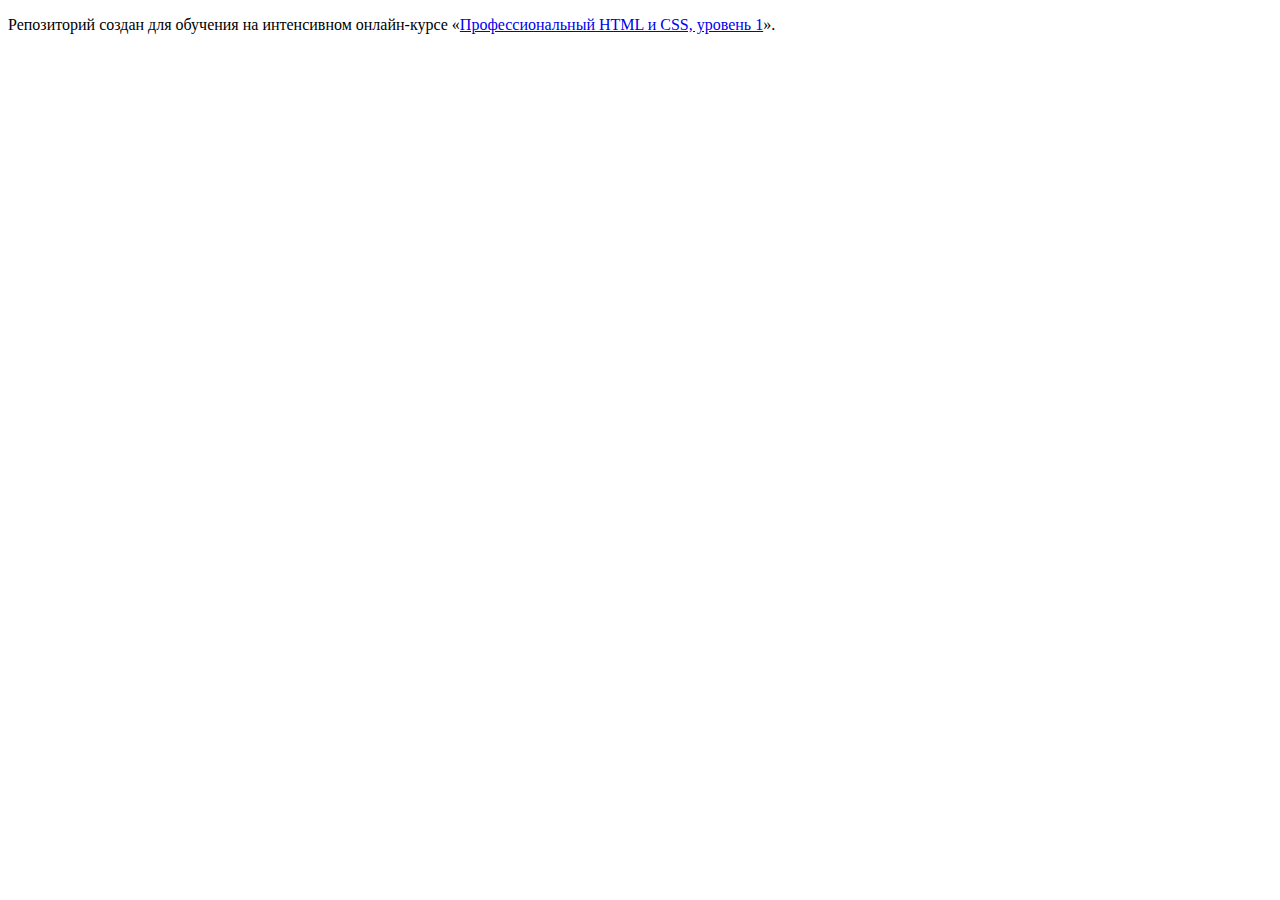
==== index.html @ 08d418c5 ":hatching_chick:" ====
<!DOCTYPE html>
<html lang="ru">
  <head>
    <meta charset="utf-8">
    <title>HTML Academy: Нёрдс</title>
  </head>
  <body>

    <p>Репозиторий создан для обучения на интенсивном онлайн‑курсе «<a href="https://htmlacademy.ru/intensive/htmlcss">Профессиональный HTML и CSS, уровень 1</a>».</p>

  </body>
</html>
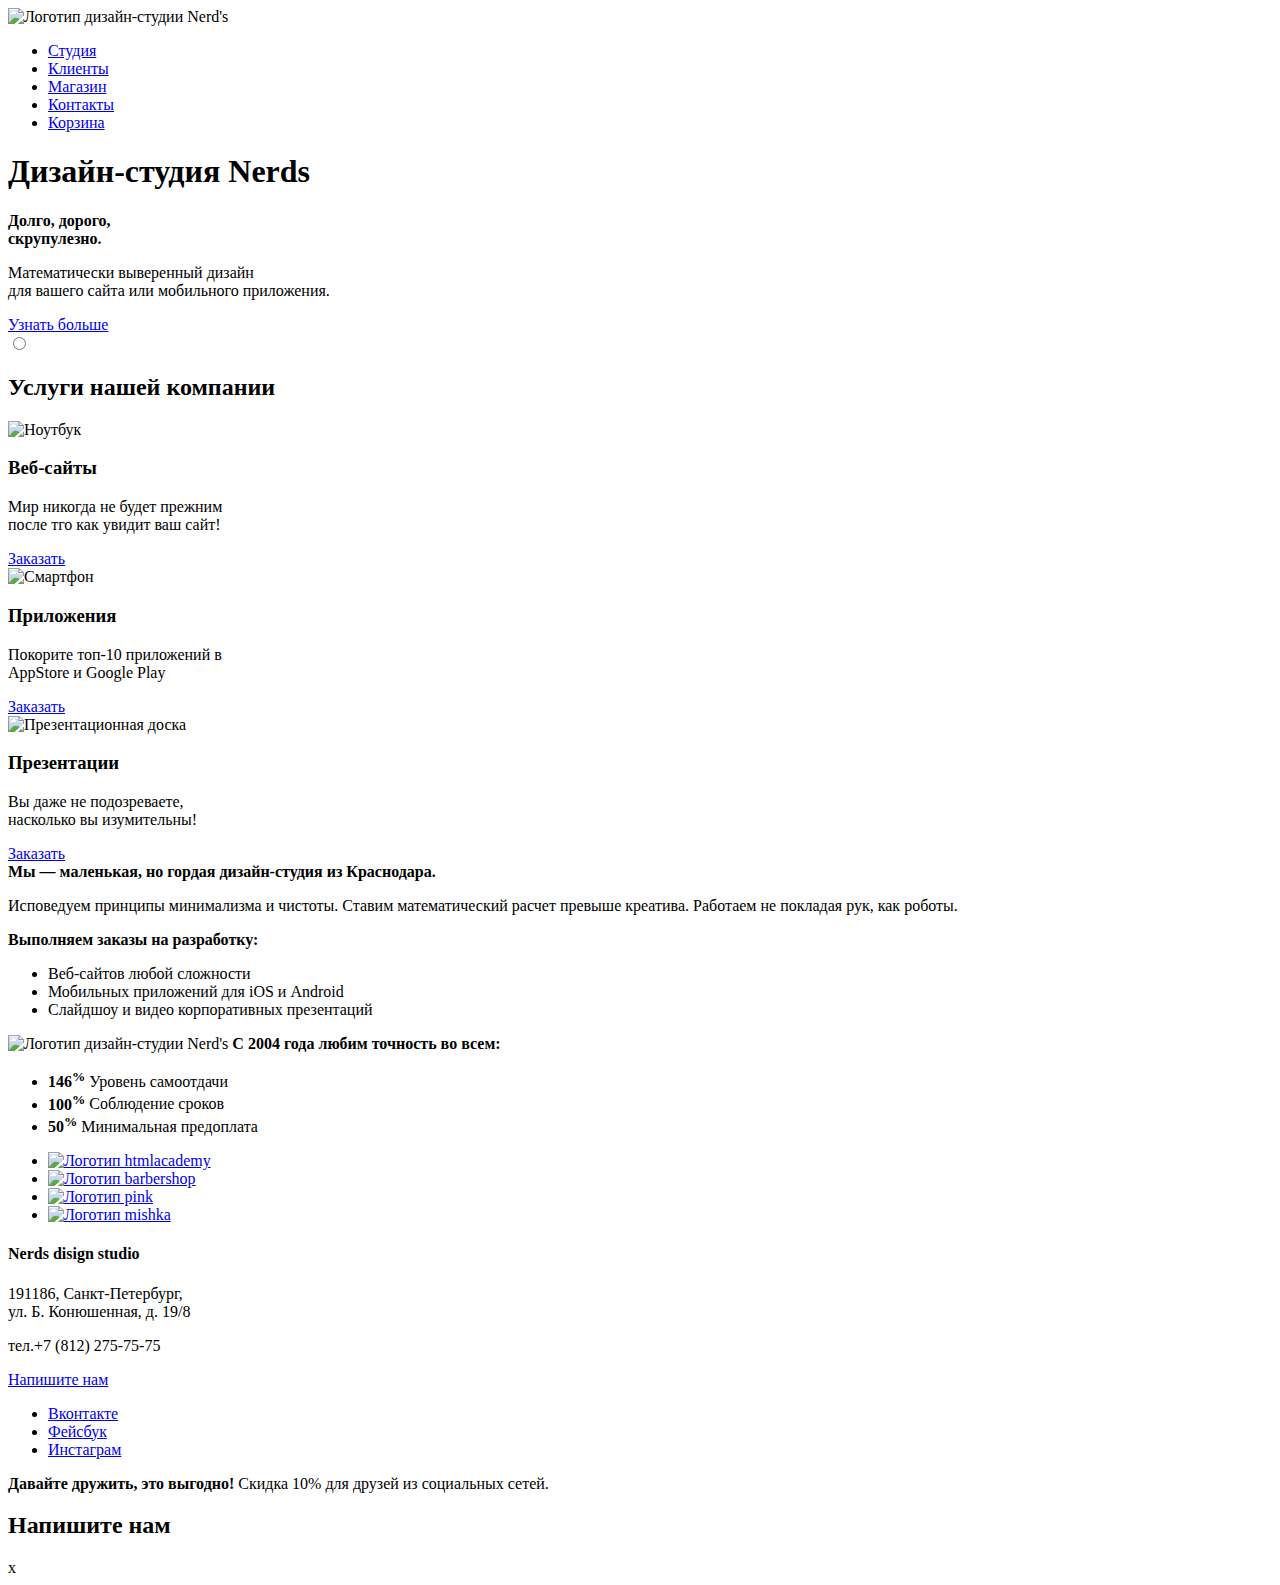
==== commit e9e624cd: "Разметка главной страницы" ====
--- a/index.html
+++ b/index.html
@@ -1,12 +1,151 @@
 <!DOCTYPE html>
 <html lang="ru">
-  <head>
-    <meta charset="utf-8">
-    <title>HTML Academy: Нёрдс</title>
-  </head>
-  <body>
-
-    <p>Репозиторий создан для обучения на интенсивном онлайн‑курсе «<a href="https://htmlacademy.ru/intensive/htmlcss">Профессиональный HTML и CSS, уровень 1</a>».</p>
-
-  </body>
-</html>
+<head>
+	<meta charset="utf-8">
+	<title>Дизайн-студия Nerd's</title>
+</head>
+<body>
+	<header class="main-header">
+		<div class="main-centre">
+			<nav class="main-navigation">
+				<a class="main-header-logo">
+					<img src="img/index-logo.svg" width="" height="" alt="Логотип дизайн-студии Nerd's">
+				</a>
+				<ul class="site-navigation">
+					<li class="navigation-item">
+						<a href="studio.html">Студия</a>
+					</li>
+					<li class="navigation-item">
+						<a href="clients.html">Клиенты</a>
+					</li>
+					<li class="navigation-item">
+						<a href="catalog.html">Магазин</a>
+					</li>
+					<li class="navigation-item">
+						<a href="contacts.html">Контакты</a>
+					</li>
+					<li class="cart-item">
+						<a href="cart">Корзина</a>
+					</li>
+				</ul>
+			</nav>
+			<div class="header-slider">
+				<h1 class="visually-hidden">Дизайн-студия Nerds</h1>
+				<b>Долго, дорого,<br>
+				скрупулезно.</b>
+				<p>Математически выверенный дизайн<br>
+				для вашего сайта или мобильного приложения.</p>
+				<a class="btn btn-red" href="info.html">Узнать больше</a>
+			</div>
+			<label>
+				<input type="radio" name="slider">
+			</label>
+		</div>
+	</header>
+	<main class="container">
+		<section class="services">
+			<h2 class="visually-hidden">Услуги нашей компании</h2>
+			<div class="services-item">
+				<img src="img1.jpg" width="" height="" alt="Ноутбук">
+				<h3>Веб-сайты</h3>	
+				<p>Мир никогда не будет прежним<br>
+				после тго как увидит ваш сайт!</p>
+				<a class="btn btn-red" href="Web-sites.html">Заказать</a>
+			</div>
+			<div class="services-item">
+				<img src="img2.jpg" width="" height="" alt="Смартфон">
+				<h3>Приложения</h3>	
+				<p>Покорите топ-10 приложений в<br>
+				AppStore и Google Play</p>
+				<a class="btn btn-green" href="apps.html">Заказать</a>
+			</div>
+			<div class="services-item">
+				<img src="img3.jpg" width="" height="" alt="Презентационная доска">
+				<h3>Презентации</h3>	
+				<p>Вы даже не подозреваете,<br>
+				насколько вы изумительны!</p>
+				<a class="btn btn-yellow" href="presentations.html">Заказать</a>
+			</div>
+		</section>
+		<section class="specification">
+			<div class="specification-1">
+				<b>Мы — маленькая, но гордая дизайн-студия из Краснодара.</b>
+				<p>Исповедуем принципы минимализма и чистоты. Ставим математический расчет превыше креатива. Работаем не покладая рук, как роботы.</p>
+				<strong>Выполняем заказы на разработку:</strong>
+				<ul class="specification-orders">
+					<li class="orders-item">Веб-сайтов любой сложности</li>
+					<li class="orders-item">Мобильных приложений для iOS и Android</li>
+					<li class="orders-item">Слайдшоу и видео корпоративных презентаций</li>
+				</ul>
+			</div>
+			<div class="specification-2">
+				<img src="img/logo.jpg" width="" height="" alt="Логотип дизайн-студии Nerd's">
+				<b>С 2004 года любим точность во всем:</b>
+				<ul class="specification-numerals">
+					<li class="numerals-item">
+						<b>146<sup>%</sup></b>
+						<span>Уровень самоотдачи</span>
+					</li>
+					<li class="numerals-item">
+						<b>100<sup>%</sup></b>
+						<span>Соблюдение сроков</span>
+					</li>
+					<li class="numerals-item">
+						<b>50<sup>%</sup></b>
+						<span>Минимальная предоплата</span>
+					</li>
+				</ul>
+			</div>
+		</section>
+		<section>
+			<ul class="partners-navigation">
+					<li class="partners-item">
+						<a href="https://htmlacademy.ru/intensive/htmlcss">
+							<img src="img/htmlacademy.jpg" width="" height="" alt="Логотип htmlacademy"> 
+						</a>
+					</li>
+					<li class="partners-item">
+						<a href="barbershop.html">
+							<img src="img/barbershop.jpg" width="" height="" alt="Логотип barbershop">
+						</a>
+					</li>
+					<li class="partners-item">
+						<a href="pink.html">
+							<img src="img/pink.jpg" width="" height="" alt="Логотип pink">
+						</a>
+					</li>
+					<li class="partners-item">
+						<a href="mishka.html">
+							<img src="img/mishka.jpg" width="" height="" alt="Логотип mishka">
+						</a>
+					</li>
+				</ul>
+		</section>
+	</main>
+	<footer class="main-footer">
+		<div class="map">
+			<div class="contacts">
+				<h4>Nerds disign studio</h4>
+				<p>191186, Санкт-Петербург,<br>
+				ул. Б. Конюшенная, д. 19/8</p>
+				<p>тел.+7 (812) 275-75-75</p>
+				<a class="btn btn-red" href="write-us.html">Напишите нам</a>
+			</div>
+		</div>
+		<div class="footer-social">
+			<ul>
+          		<li><a class="social-button" href="#">Вконтакте</a></li>
+          		<li><a class="social-button" href="#">Фейсбук</a></li>
+          		<li><a class="social-button" href="#">Инстаграм</a></li>
+        	</ul>
+		</div>
+		<b>Давайте дружить, это выгодно!</b>
+		<span>Скидка 10% для друзей из социальных сетей.</span>
+	</footer>
+	<section class="modal write-us">
+      <h2>Напишите нам</h2>
+      <!-- Здесь будет форма -->
+      <span class="modal-close">x</span>
+    </section>
+</body>
+</html>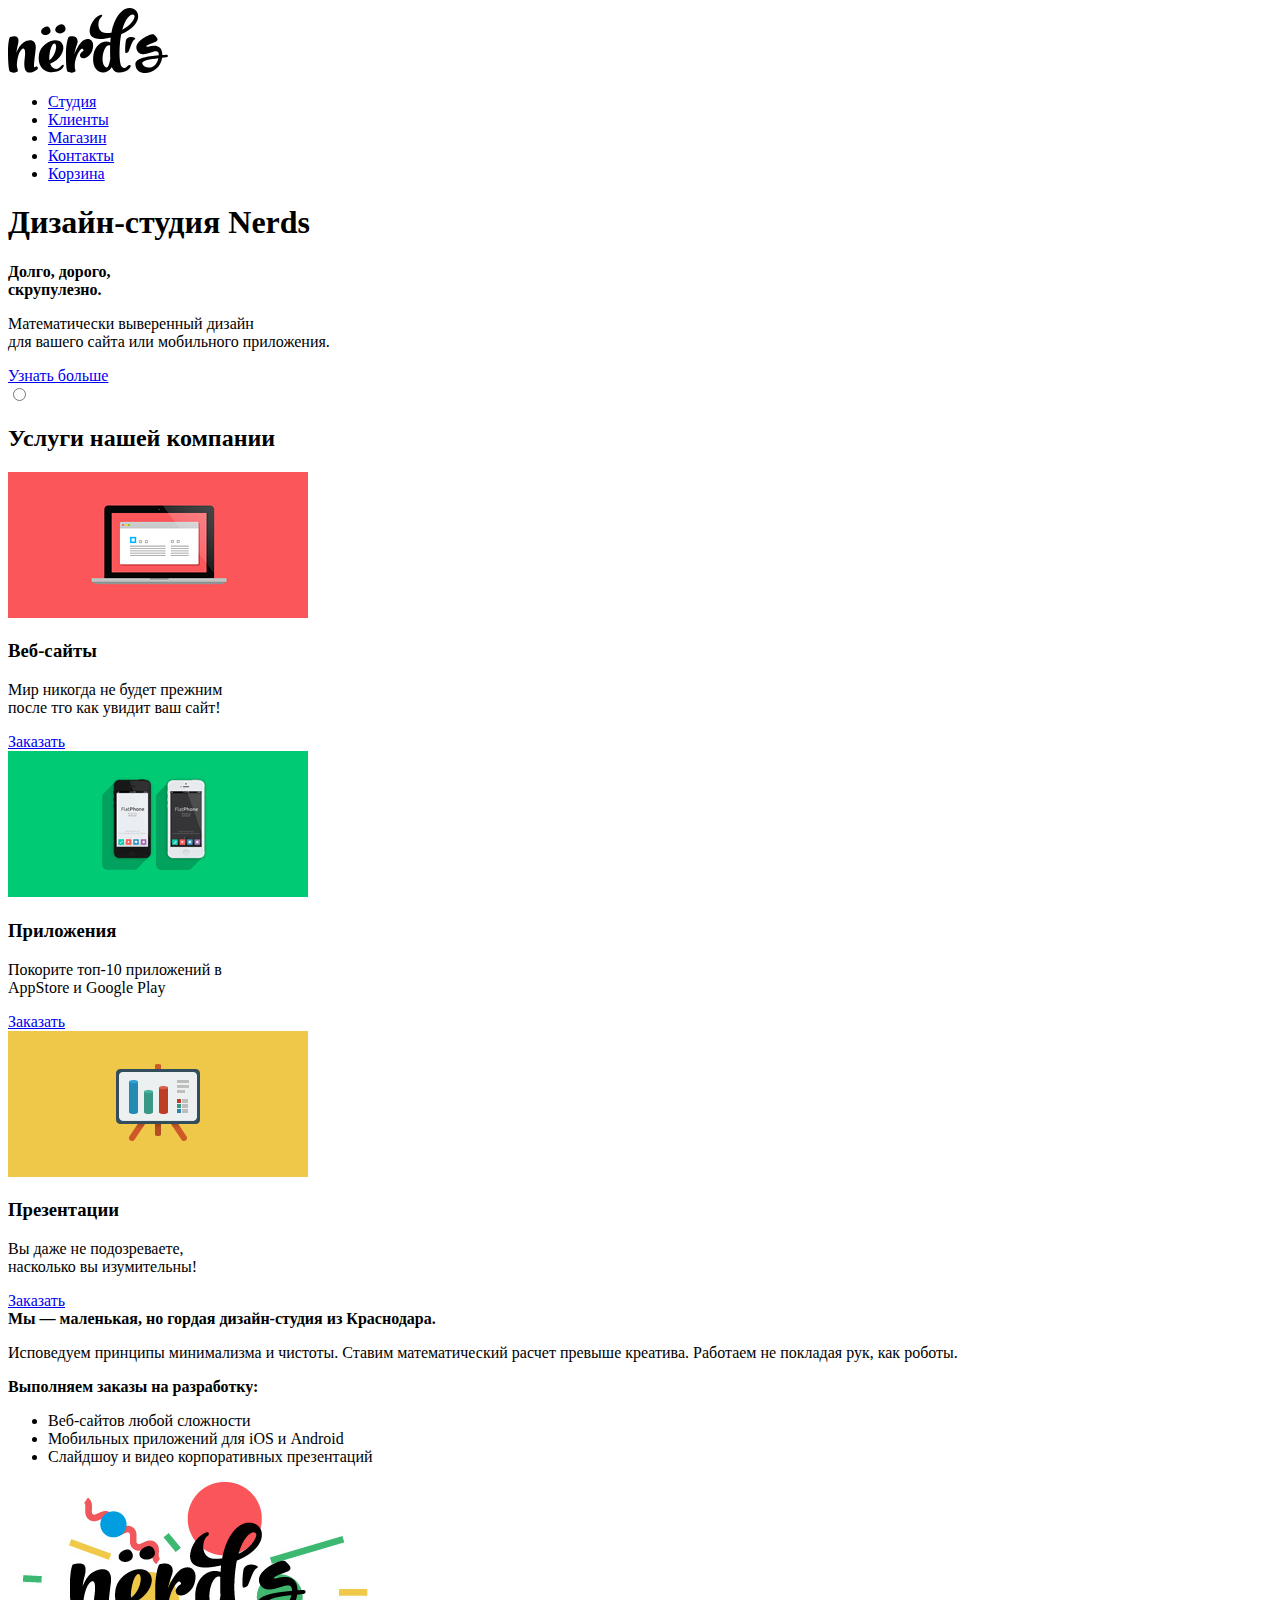
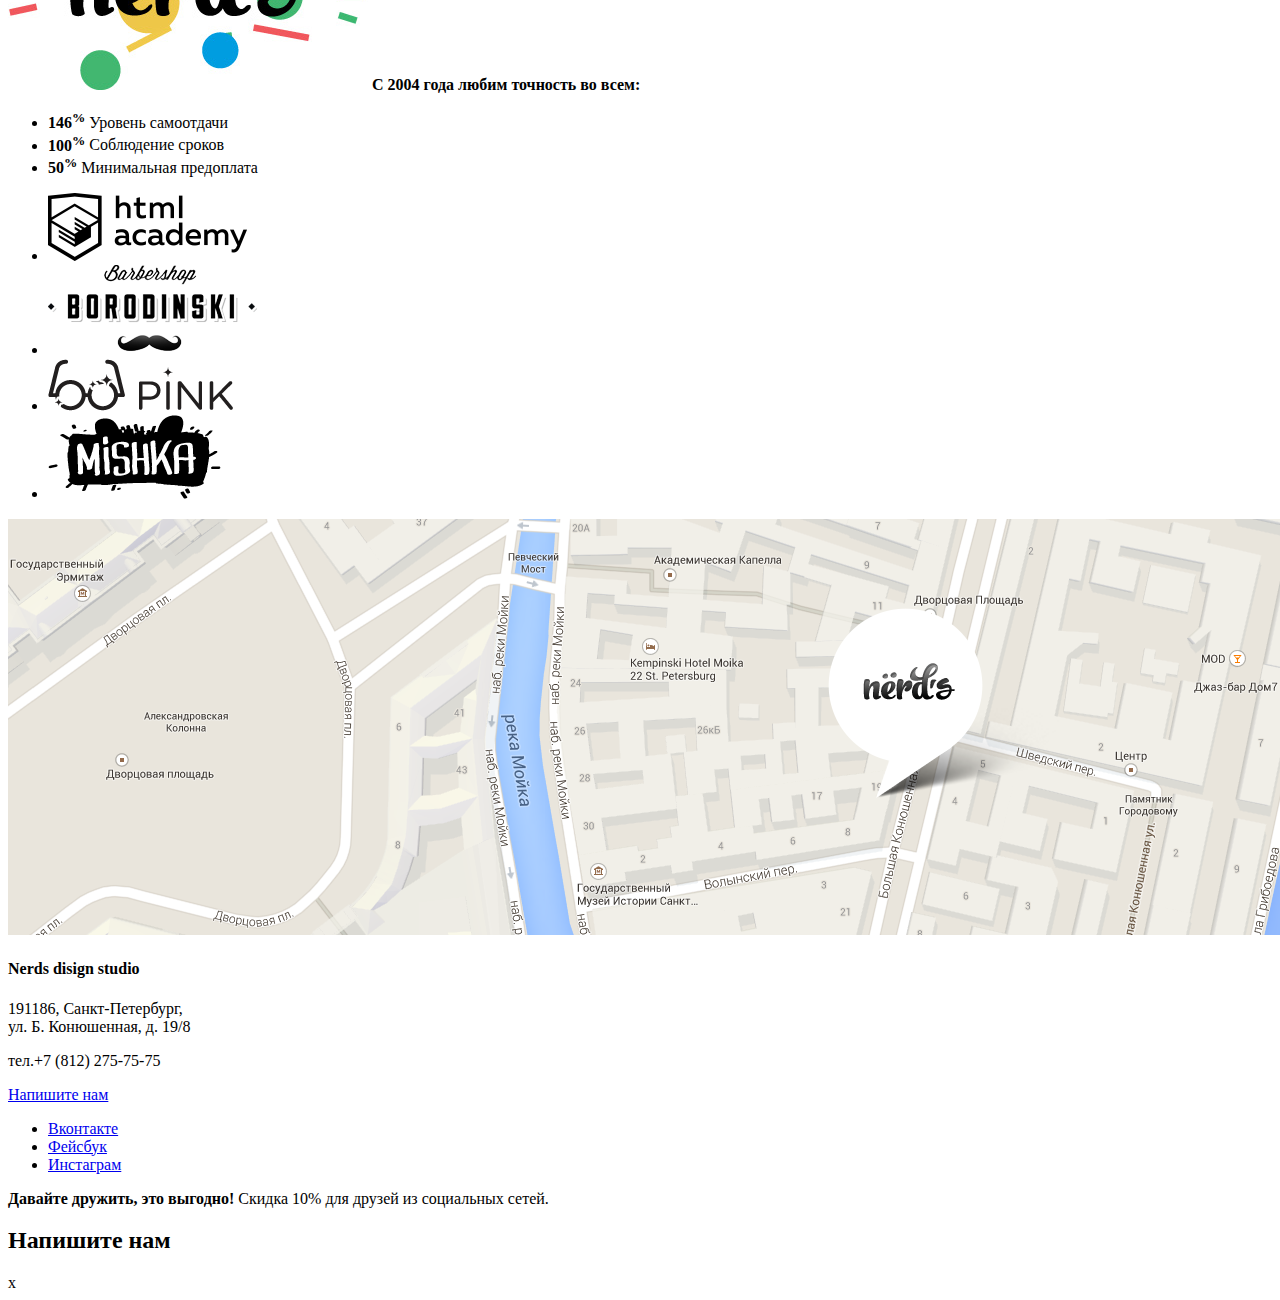
==== commit 2d5931f8: "вставлены картинки в разметку" ====
--- a/index.html
+++ b/index.html
@@ -9,7 +9,7 @@
 		<div class="main-centre">
 			<nav class="main-navigation">
 				<a class="main-header-logo">
-					<img src="img/index-logo.svg" width="" height="" alt="Логотип дизайн-студии Nerd's">
+					<img src="img/nerds-logo.svg" width="" height="" alt="Логотип дизайн-студии Nerd's">
 				</a>
 				<ul class="site-navigation">
 					<li class="navigation-item">
@@ -46,21 +46,21 @@
 		<section class="services">
 			<h2 class="visually-hidden">Услуги нашей компании</h2>
 			<div class="services-item">
-				<img src="img1.jpg" width="" height="" alt="Ноутбук">
+				<img src="img/laptop.png" width="" height="" alt="Ноутбук">
 				<h3>Веб-сайты</h3>	
 				<p>Мир никогда не будет прежним<br>
 				после тго как увидит ваш сайт!</p>
 				<a class="btn btn-red" href="Web-sites.html">Заказать</a>
 			</div>
 			<div class="services-item">
-				<img src="img2.jpg" width="" height="" alt="Смартфон">
+				<img src="img/smartphone.png" width="" height="" alt="Смартфон">
 				<h3>Приложения</h3>	
 				<p>Покорите топ-10 приложений в<br>
 				AppStore и Google Play</p>
 				<a class="btn btn-green" href="apps.html">Заказать</a>
 			</div>
 			<div class="services-item">
-				<img src="img3.jpg" width="" height="" alt="Презентационная доска">
+				<img src="img/presentation.png" width="" height="" alt="Презентационная доска">
 				<h3>Презентации</h3>	
 				<p>Вы даже не подозреваете,<br>
 				насколько вы изумительны!</p>
@@ -79,7 +79,7 @@
 				</ul>
 			</div>
 			<div class="specification-2">
-				<img src="img/logo.jpg" width="" height="" alt="Логотип дизайн-студии Nerd's">
+				<img src="img/nerds-illustration.png" width="" height="" alt="Логотип дизайн-студии Nerd's">
 				<b>С 2004 года любим точность во всем:</b>
 				<ul class="specification-numerals">
 					<li class="numerals-item">
@@ -101,22 +101,22 @@
 			<ul class="partners-navigation">
 					<li class="partners-item">
 						<a href="https://htmlacademy.ru/intensive/htmlcss">
-							<img src="img/htmlacademy.jpg" width="" height="" alt="Логотип htmlacademy"> 
+							<img src="img/logo-htmlacademy.png" width="" height="" alt="Логотип htmlacademy"> 
 						</a>
 					</li>
 					<li class="partners-item">
 						<a href="barbershop.html">
-							<img src="img/barbershop.jpg" width="" height="" alt="Логотип barbershop">
+							<img src="img/logo-barbershop.png" width="" height="" alt="Логотип barbershop">
 						</a>
 					</li>
 					<li class="partners-item">
 						<a href="pink.html">
-							<img src="img/pink.jpg" width="" height="" alt="Логотип pink">
+							<img src="img/logo-pink.png" width="" height="" alt="Логотип pink">
 						</a>
 					</li>
 					<li class="partners-item">
 						<a href="mishka.html">
-							<img src="img/mishka.jpg" width="" height="" alt="Логотип mishka">
+							<img src="img/logo-mishka.png" width="" height="" alt="Логотип mishka">
 						</a>
 					</li>
 				</ul>
@@ -124,6 +124,7 @@
 	</main>
 	<footer class="main-footer">
 		<div class="map">
+			<img src="img/map.png" width="" height="" alt="карта">
 			<div class="contacts">
 				<h4>Nerds disign studio</h4>
 				<p>191186, Санкт-Петербург,<br>
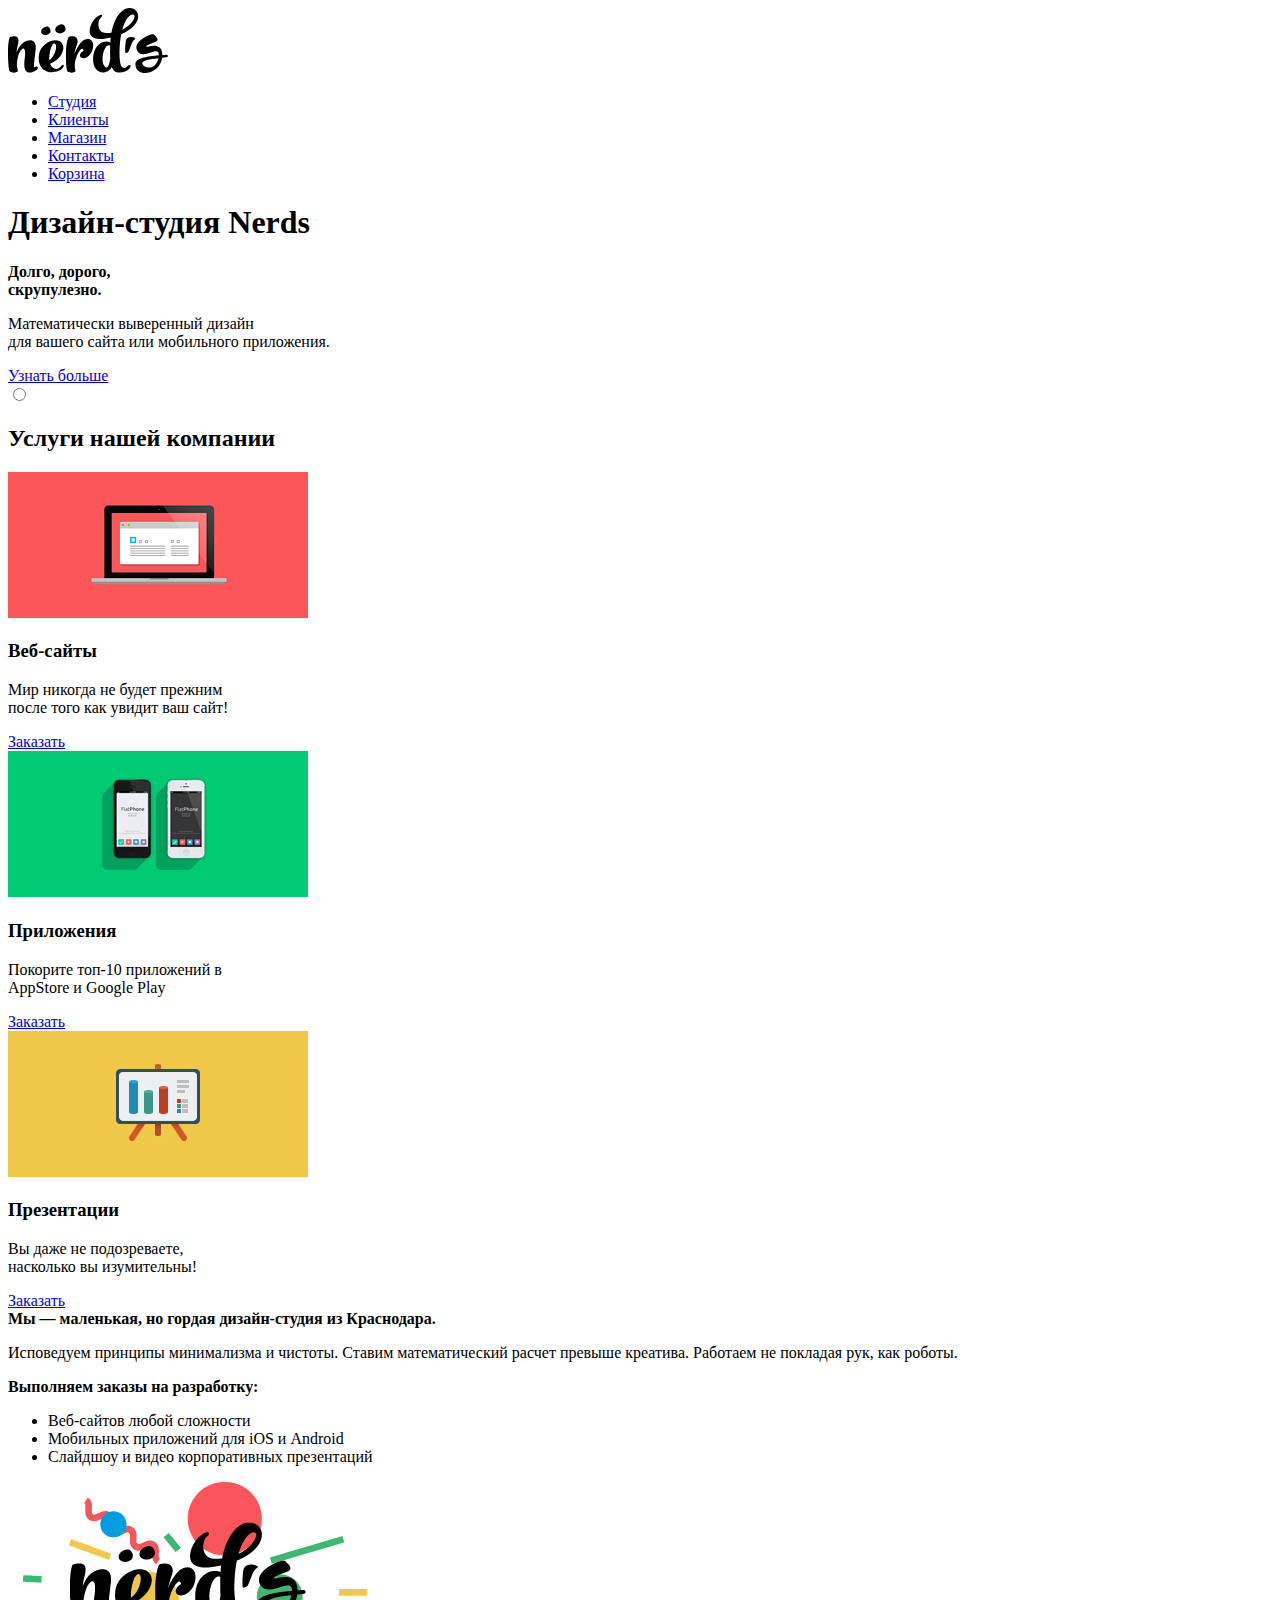
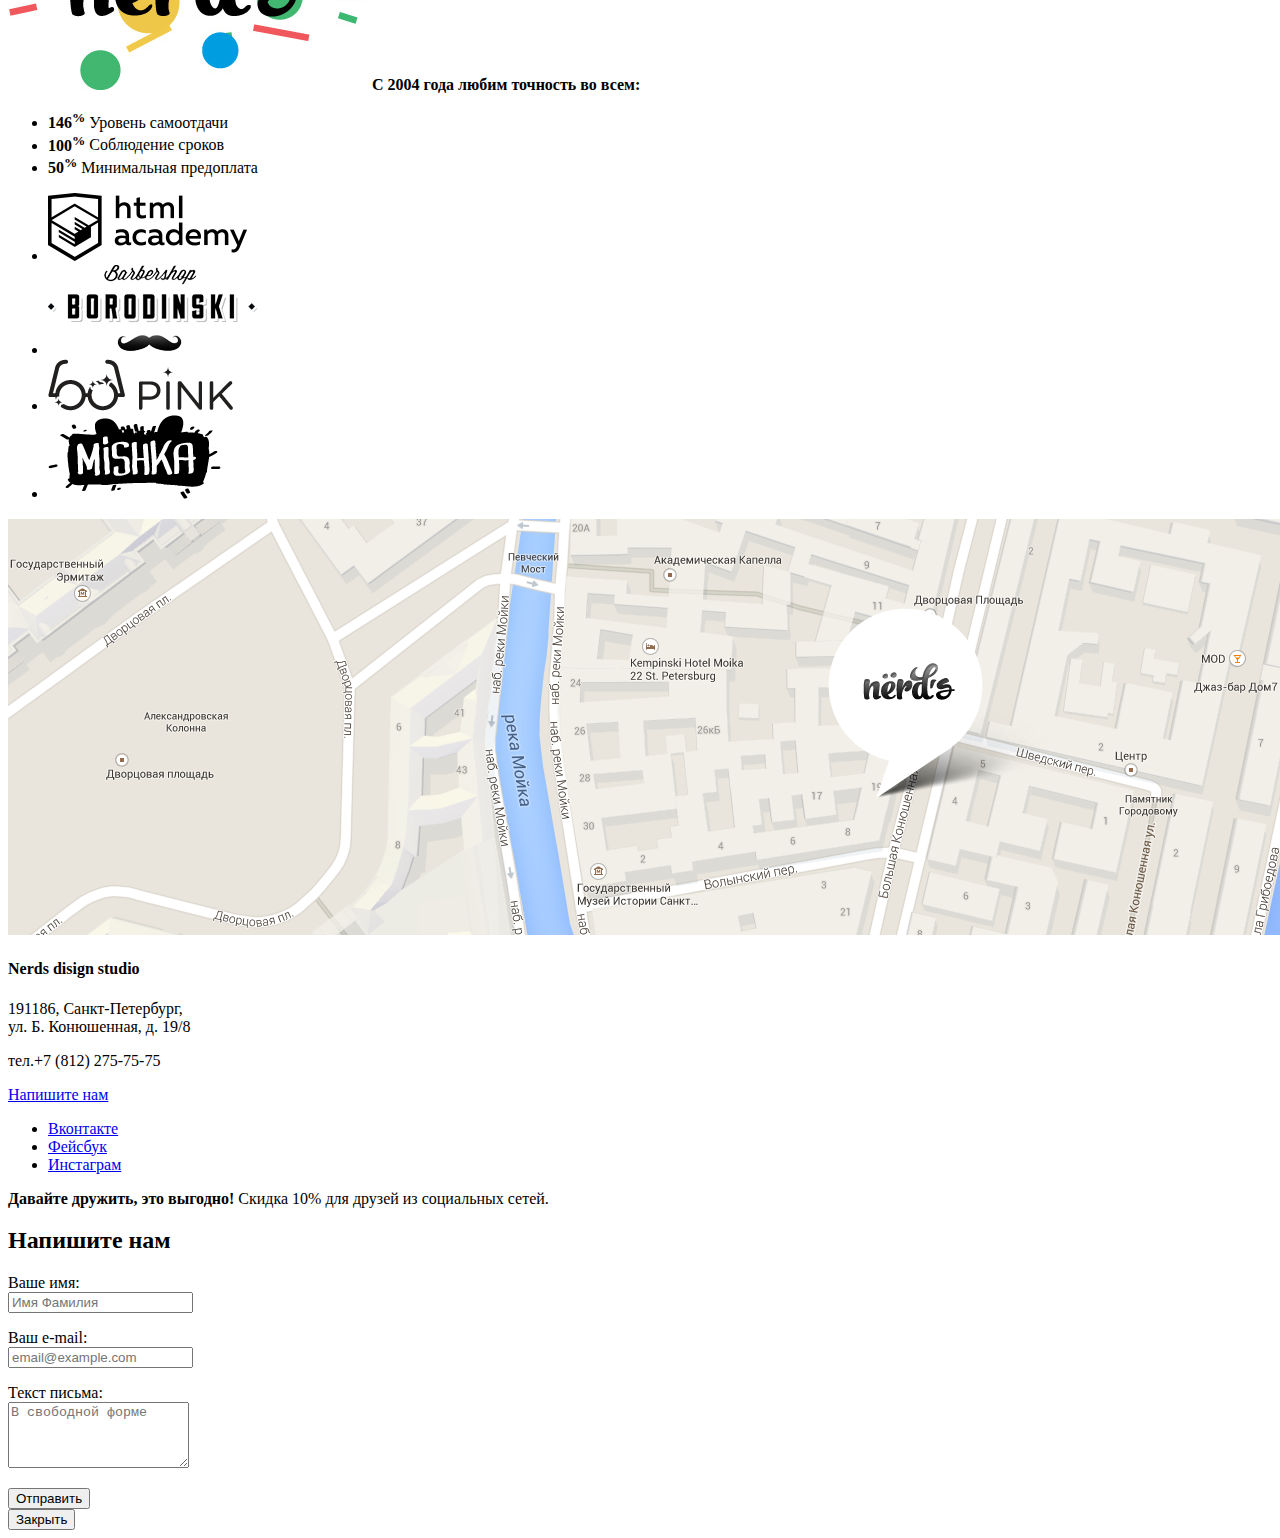
==== commit 24bf0c2b: "Добавила форму на главную страницу" ====
--- a/index.html
+++ b/index.html
@@ -49,7 +49,7 @@
 				<img src="img/laptop.png" width="" height="" alt="Ноутбук">
 				<h3>Веб-сайты</h3>	
 				<p>Мир никогда не будет прежним<br>
-				после тго как увидит ваш сайт!</p>
+				после того как увидит ваш сайт!</p>
 				<a class="btn btn-red" href="Web-sites.html">Заказать</a>
 			</div>
 			<div class="services-item">
@@ -143,10 +143,24 @@
 		<b>Давайте дружить, это выгодно!</b>
 		<span>Скидка 10% для друзей из социальных сетей.</span>
 	</footer>
-	<section class="modal write-us">
-      <h2>Напишите нам</h2>
-      <!-- Здесь будет форма -->
-      <span class="modal-close">x</span>
+	<section class="write-us">
+      	<h2>Напишите нам</h2>
+      	<form class="write-us-form" action="https://echo.htmlacademy.ru" method="post">
+      		<p class="write-us-item">
+        		<label for="write-us-name">Ваше имя:</label><br>
+        		<input id="write-us-name" type="text" name="name" placeholder="Имя Фамилия" required>
+      		</p>
+      		<p class="write-us-item">
+        		<label for="write-us-email">Ваш e-mail:</label><br>
+        		<input id="write-us-email" type="email" name="email" placeholder="email@example.com" required>
+      		</p>
+      		<p class="write-us-item">
+        		<label for="write-us-comment">Текст письма:</label><br>
+        		<textarea id="write-us-comment" name="comment" placeholder="В свободной форме" rows="4"></textarea>
+      		</p>
+      		<button class="button" type="submit">Отправить</button>
+     	</form>
+      	<button class="modal-close" type="button">Закрыть</button>
     </section>
 </body>
 </html>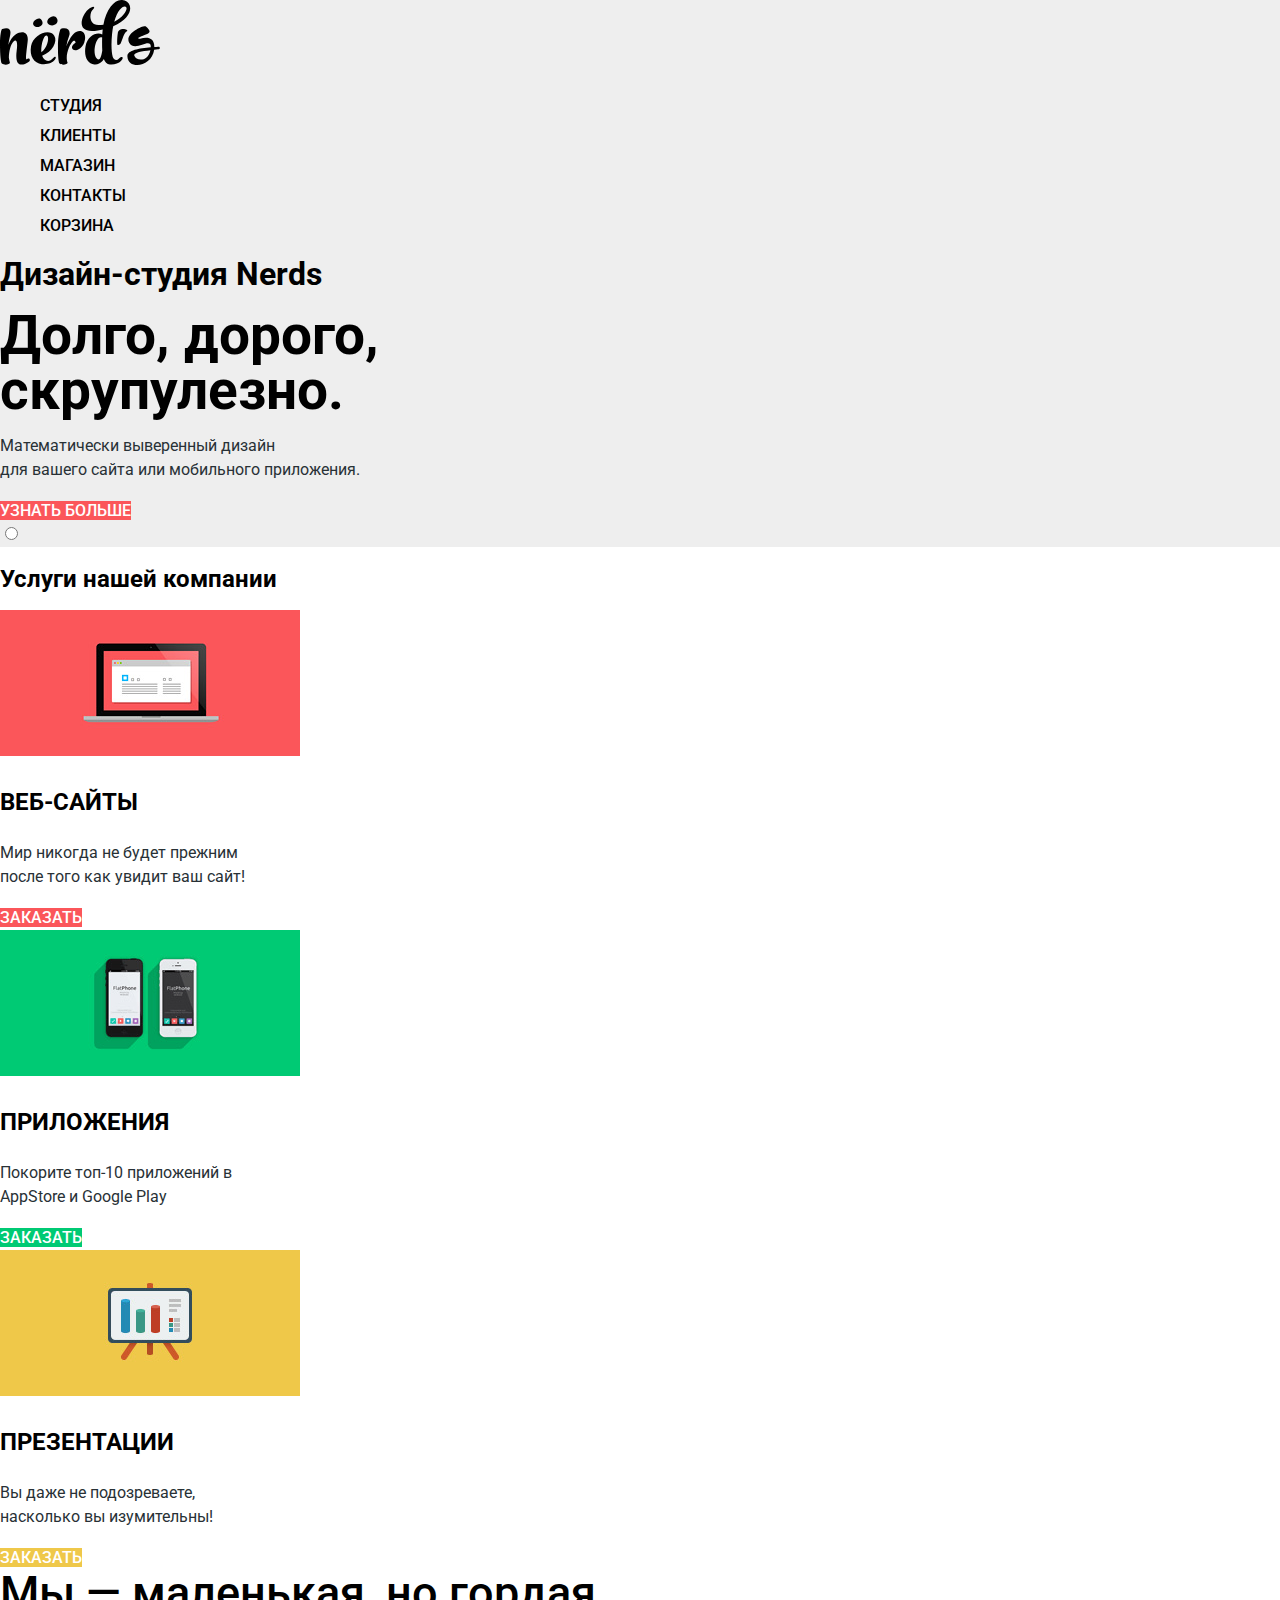
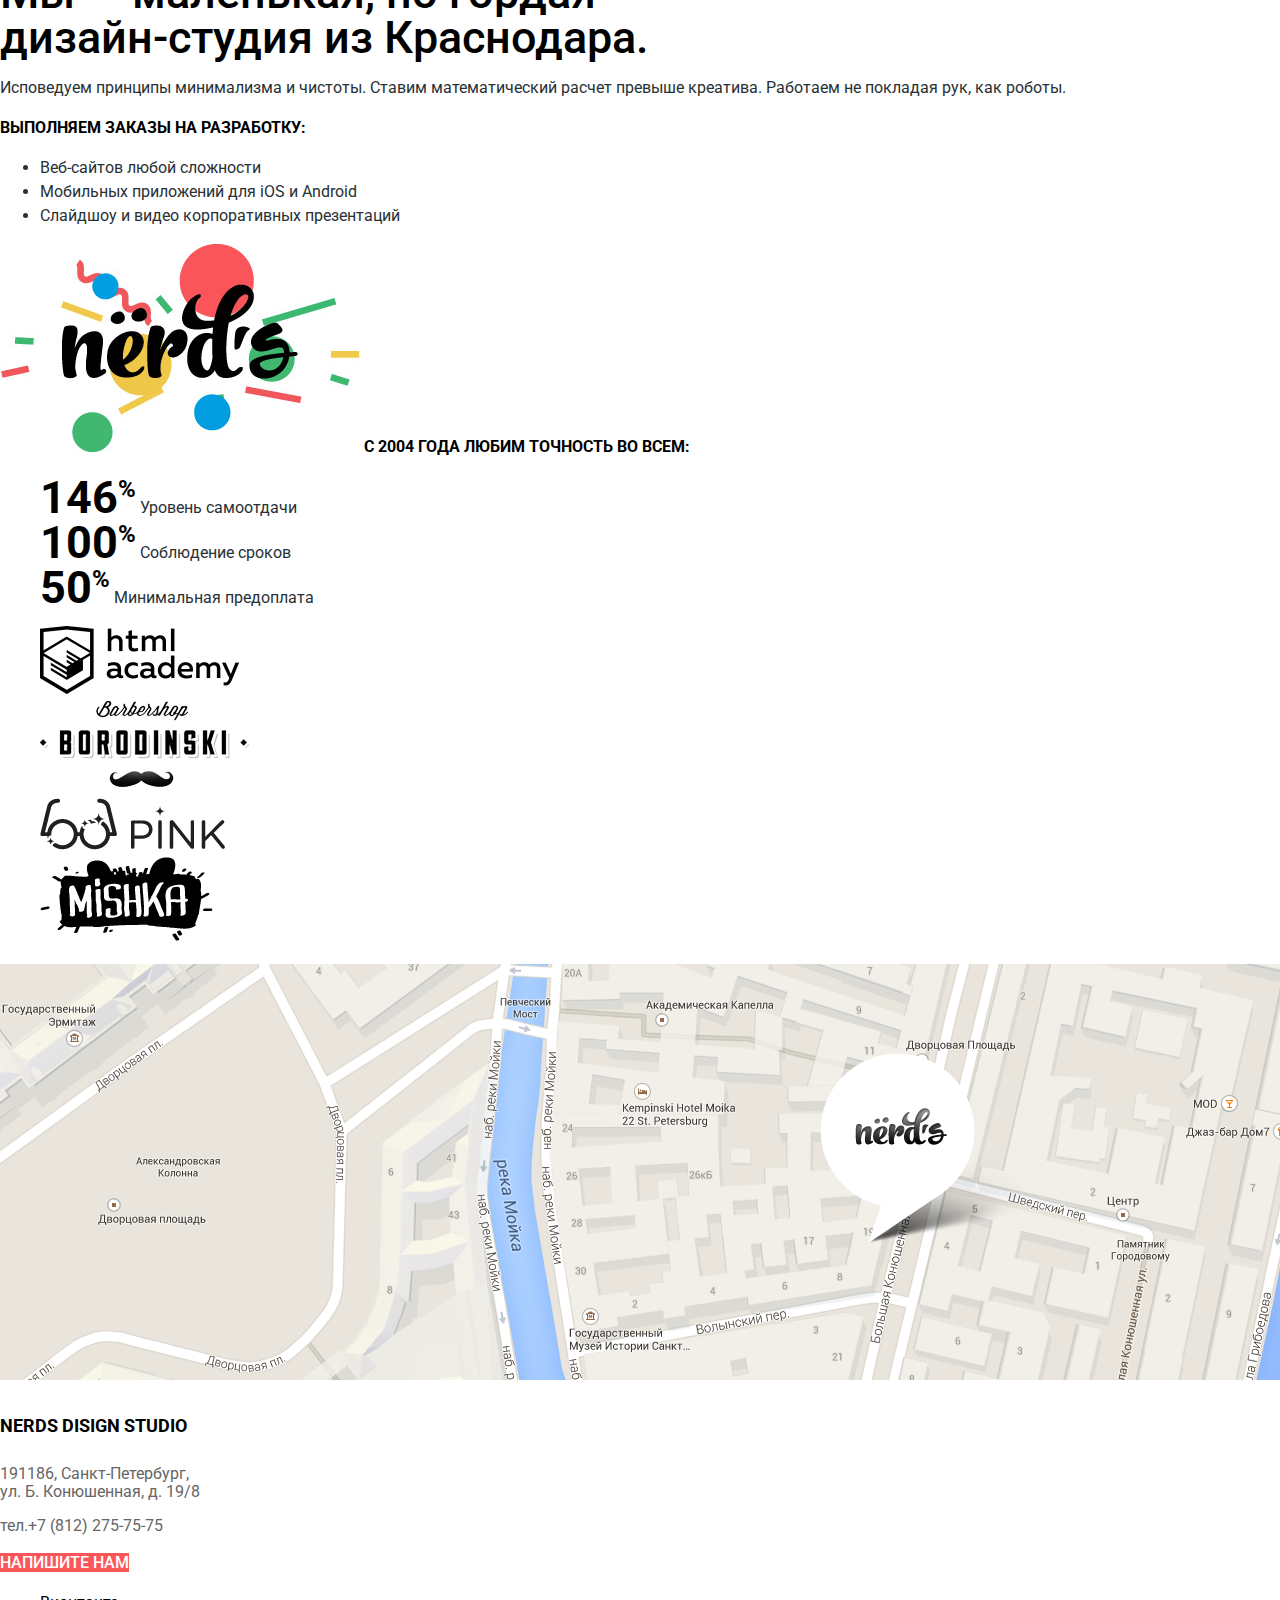
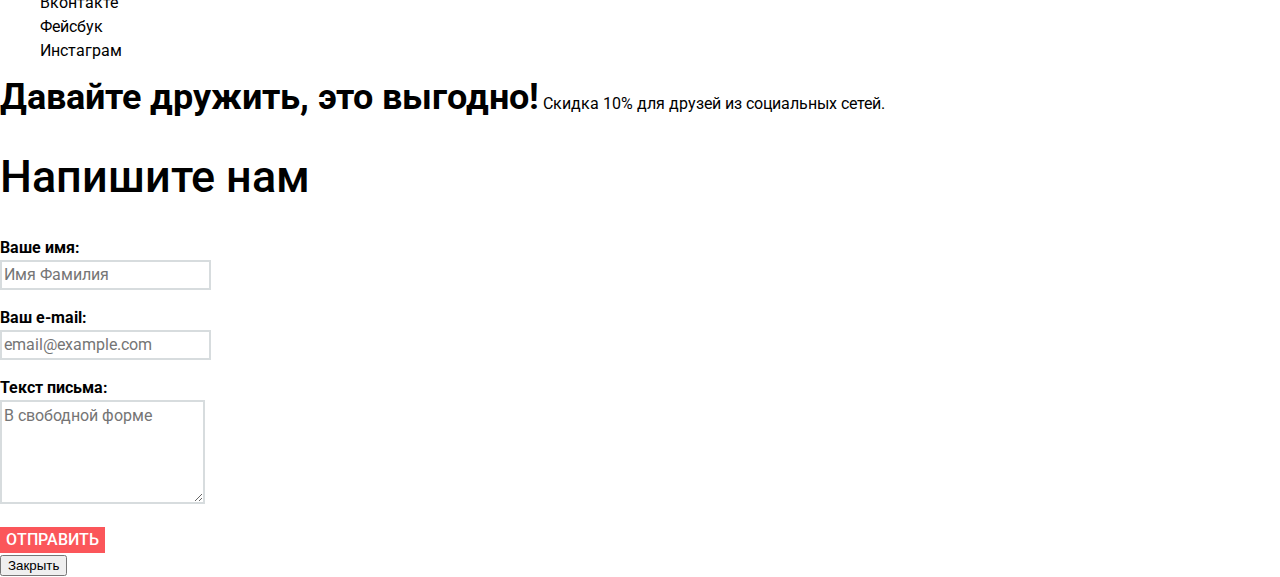
==== commit 01547df1: "Добавление стилей" ====
--- a/index.html
+++ b/index.html
@@ -3,6 +3,8 @@
 <head>
 	<meta charset="utf-8">
 	<title>Дизайн-студия Nerd's</title>
+	<link href="https://fonts.googleapis.com/css?family=Roboto:400,500,700&amp;subset=cyrillic" rel="stylesheet">
+	<link href="css/style.css" rel="stylesheet">
 </head>
 <body>
 	<header class="main-header">
@@ -35,7 +37,7 @@
 				скрупулезно.</b>
 				<p>Математически выверенный дизайн<br>
 				для вашего сайта или мобильного приложения.</p>
-				<a class="btn btn-red" href="info.html">Узнать больше</a>
+				<a class="btn" href="info.html">Узнать больше</a>
 			</div>
 			<label>
 				<input type="radio" name="slider">
@@ -50,7 +52,7 @@
 				<h3>Веб-сайты</h3>	
 				<p>Мир никогда не будет прежним<br>
 				после того как увидит ваш сайт!</p>
-				<a class="btn btn-red" href="Web-sites.html">Заказать</a>
+				<a class="btn" href="Web-sites.html">Заказать</a>
 			</div>
 			<div class="services-item">
 				<img src="img/smartphone.png" width="" height="" alt="Смартфон">
@@ -69,7 +71,8 @@
 		</section>
 		<section class="specification">
 			<div class="specification-1">
-				<b>Мы — маленькая, но гордая дизайн-студия из Краснодара.</b>
+				<b>Мы — маленькая, но гордая<br>
+				дизайн-студия из Краснодара.</b>
 				<p>Исповедуем принципы минимализма и чистоты. Ставим математический расчет превыше креатива. Работаем не покладая рук, как роботы.</p>
 				<strong>Выполняем заказы на разработку:</strong>
 				<ul class="specification-orders">
@@ -130,11 +133,11 @@
 				<p>191186, Санкт-Петербург,<br>
 				ул. Б. Конюшенная, д. 19/8</p>
 				<p>тел.+7 (812) 275-75-75</p>
-				<a class="btn btn-red" href="write-us.html">Напишите нам</a>
+				<a class="btn" href="write-us.html">Напишите нам</a>
 			</div>
 		</div>
 		<div class="footer-social">
-			<ul>
+			<ul class="social-item">
           		<li><a class="social-button" href="#">Вконтакте</a></li>
           		<li><a class="social-button" href="#">Фейсбук</a></li>
           		<li><a class="social-button" href="#">Инстаграм</a></li>
@@ -158,9 +161,9 @@
         		<label for="write-us-comment">Текст письма:</label><br>
         		<textarea id="write-us-comment" name="comment" placeholder="В свободной форме" rows="4"></textarea>
       		</p>
-      		<button class="button" type="submit">Отправить</button>
+      		<button class="btn" type="submit">Отправить</button>
      	</form>
       	<button class="modal-close" type="button">Закрыть</button>
     </section>
 </body>
-</html>+</html>
--- a/css/style.css
+++ b/css/style.css
@@ -0,0 +1,369 @@
+body {
+	margin: 0;
+	padding: 0;
+
+	font-family: Roboto, Arial, sans-serif;
+	font-size: 16px;
+	line-height: 24px;
+	font-weight: 400;
+	color: #000000;
+
+	background-color: #ffffff;
+}
+
+a {
+	text-decoration: none;
+}
+
+.main-navigation {
+	font-size: 16px;
+	line-height: 30px;
+	font-weight: 500;
+	color: #000000;
+	text-transform: uppercase;
+}
+
+.main-header {
+	background-color: #eeeeee;
+}
+
+.site-navigation {
+	list-style: none;
+}
+
+.site-navigation a {
+	color: #000000;
+}
+
+.site-navigation a:hover,
+.site-navigation a:focus {
+	color: #fb565a;
+}
+.site-navigation a:active {
+	color: rgba(0, 0, 0, 0.3);
+}
+
+.header-slider b {
+	font-size: 55px;
+	line-height: 55px;
+}
+
+.header-slider p {
+	color: #283136;
+}
+
+.btn {
+	font: inherit;
+	font-weight: 500;
+
+	text-align: center;
+	color: #ffffff;
+	vertical-align: middle;
+	text-transform: uppercase;
+
+	background-color: #fb565a;
+	border: none;
+}
+
+.btn:hover,
+.btn:focus {
+	background-color: #e74246;
+}
+.btn:active {
+	color: rgba(255, 255, 255, 0.3);
+	background-color: #d7373b;
+	box-shadow: inset 0 3px 0 0 #c13135;
+}
+
+.services h3 {
+	font-size: 24px;
+	line-height: 30px;
+	font-weight: 700;
+	text-transform: uppercase;
+}
+
+.services p {
+	color: #283136;
+}
+
+.btn-green {
+	background-color: #00ca74;
+}
+.btn-green:hover,
+.btn-green:focus {
+	background-color: #00bc6c;
+	box-shadow: inset 0 3px 0 0 #009958;
+}
+.btn-green:active {
+	color: rgba(255, 255, 255, 0.3);
+	background-color: #00aa62;
+}
+
+.btn-yellow {
+	background-color: #efc84a;
+}
+.btn-yellow:hover,
+.btn-yellow:focus {
+	background-color: #eab534;
+}
+.btn-yellow:active {
+	color: rgba(255, 255, 255, 0.3);
+	background-color: #e5a722;
+	box-shadow: inset 0 3px 0 0 #ce961f;
+}
+
+.specification-1 b {
+	font-size: 45px;
+	line-height: 45px;
+	font-weight: 500;
+}
+
+.specification-1 strong,
+.specification-2 b {
+	font-weight: 700;
+	text-transform: uppercase;
+}
+
+.specification-1 p,
+.specification-orders {
+	color: #283136;
+}
+
+.specification-numerals span {
+	line-height: 18px;
+	color: #283136;
+}
+
+.specification-numerals {
+	list-style: none;
+}
+
+.specification-numerals b {
+	font-size: 45px;
+	line-height: 45px;
+	font-weight: 700;
+}
+
+.specification-numerals sup{
+	font-size: 24px;
+	line-height: 10.06px;
+	font-weight: 700;
+}
+
+.partners-navigation {
+	list-style: none;
+}
+
+.contacts h4 {
+	font-size: 18px;
+	line-height: 30px;
+	font-weight: 700;
+	text-transform: uppercase;
+}
+
+.contacts p {
+	line-height: 18px;
+	color: #666666;
+}
+
+/* Вторая страница */
+
+.page-title {
+	font-size: 55px;
+	line-height: 55px;
+	font-weight: 500;
+}
+
+.filter1,
+.filter legend {
+	font-size: 18px;
+	line-height: 30px;
+	font-weight: 700;
+	text-transform: uppercase;
+}
+
+.filter fieldset {
+	border: none;
+}
+
+.value label {
+	color: #283136;
+	text-transform: uppercase;
+}
+
+.value input {
+	font: inherit;
+	color: #283136;
+
+	background-color: #eeeeee;
+	border: none;
+}
+
+.filter ul {
+	list-style: none;
+	line-height: 20px;
+}
+
+.filter label {
+	color: #283136;
+}
+
+.filter-input:hover + label,
+.filter-input:focus + label {
+	color: #000000;
+}
+
+.filter-input:disabled + label {
+	color: #283136;
+	opacity: 0.3;
+}
+
+.filter-button {
+	font: inherit;
+
+	text-align: center;
+	color: #000000;
+	vertical-align: middle;
+	text-transform: uppercase;
+
+	background-color: #eeeeee;
+	border: none;
+}
+
+.filter-button:hover,
+.filter-button:focus {
+	background-color: #dfdfdf;
+}
+
+.filter-button:active {
+	color: rgba(0, 0, 0, 0.3);
+	background-color: #d5d5d5;
+}
+
+
+.sorting-list {
+	list-style: none;
+}
+
+.sorting-list a {
+	font-size: 14px;
+	line-height: 18px;
+	text-transform: uppercase;
+
+	color: rgba(0, 0, 0, 0.3);
+}
+
+.sorting-list a:hover {
+	color: rgba(0, 0, 0, 0.6);
+}
+
+.sorting-list a:focus,
+.sorting-list a:active {
+	color: #000000;
+}
+
+.catalog-list {
+	list-style: none;
+}
+
+.catalog-item {
+	border: 1px solid #e5e5e5;
+}
+
+.catalog-item:hover {
+  box-shadow: 0 0 15px rgba(0, 1, 1, 0.25);
+}
+
+
+.catalog-item .hover {
+	background-color: #eeeeee;
+}
+
+.catalog-item .name {
+	line-height: 30px;
+	text-transform: uppercase;
+	font-weight: 700;
+
+	color: #000000;
+}
+
+.catalog-item p {
+	text-align: center;
+	line-height: 18px;
+
+	color: #666666;
+}
+
+
+.pagination-list {
+	list-style: none;
+}
+
+.pagination-list a{
+	color: #000000;
+	background-color: #eeeeee;
+}
+
+.pagination-list a:hover {
+	background-color: #dfdfdf;
+}
+
+.pagination-list a:focus {
+	color: rgba(0, 0, 0, 0.3);
+	background-color: #d5d5d5;
+}
+
+.pagination-list a:active {
+	border: 3px solid #dbdbdb;
+}
+
+/* Подвал*/
+
+.main-footer b {
+	font-size: 36px;
+	line-height: 36px;
+	font-weight: 700;
+}
+
+.main-footerl span {
+	line-height: 22px;
+	color: #283136;
+}
+
+.social-item {
+	list-style: none;
+}
+
+.social-button {
+  color: #000000;
+}
+
+.write-us h2 {
+	font-size: 45px;
+	line-height: 45px;
+	font-weight: 500;
+}
+
+.write-us-form label {
+	line-height: 18px;
+	font-weight: 700;
+}
+
+.write-us-form input[type="text"],
+.write-us-form input[type="email"],
+.write-us-form textarea {
+	font: inherit;
+	color: #444444;
+	
+	border: 2px solid #d7dcde;
+}
+
+.write-us-form input:hover,
+.write-us-form textarea:hover {
+	border-color: #b4b9bb;
+}
+
+.write-us-form input:focus,
+.write-us-form textarea:focus {
+	border-color: #000000;
+}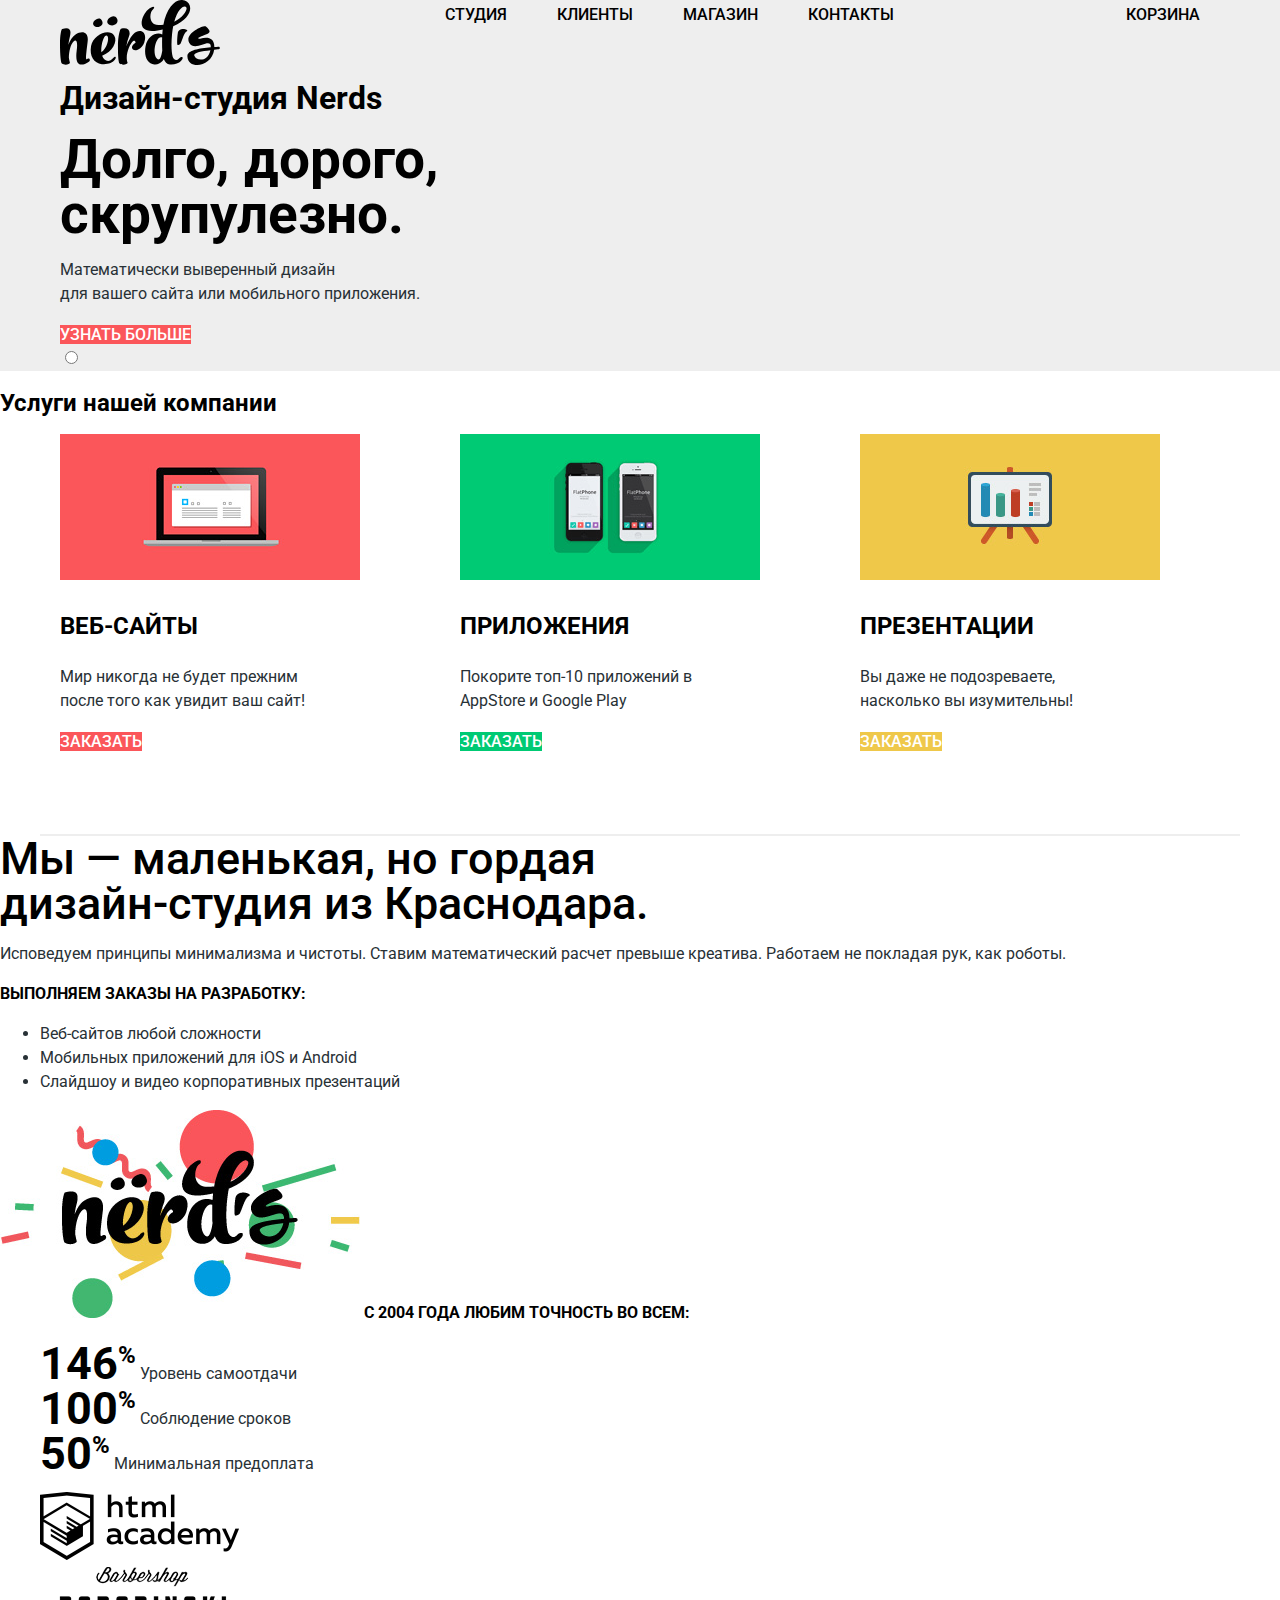
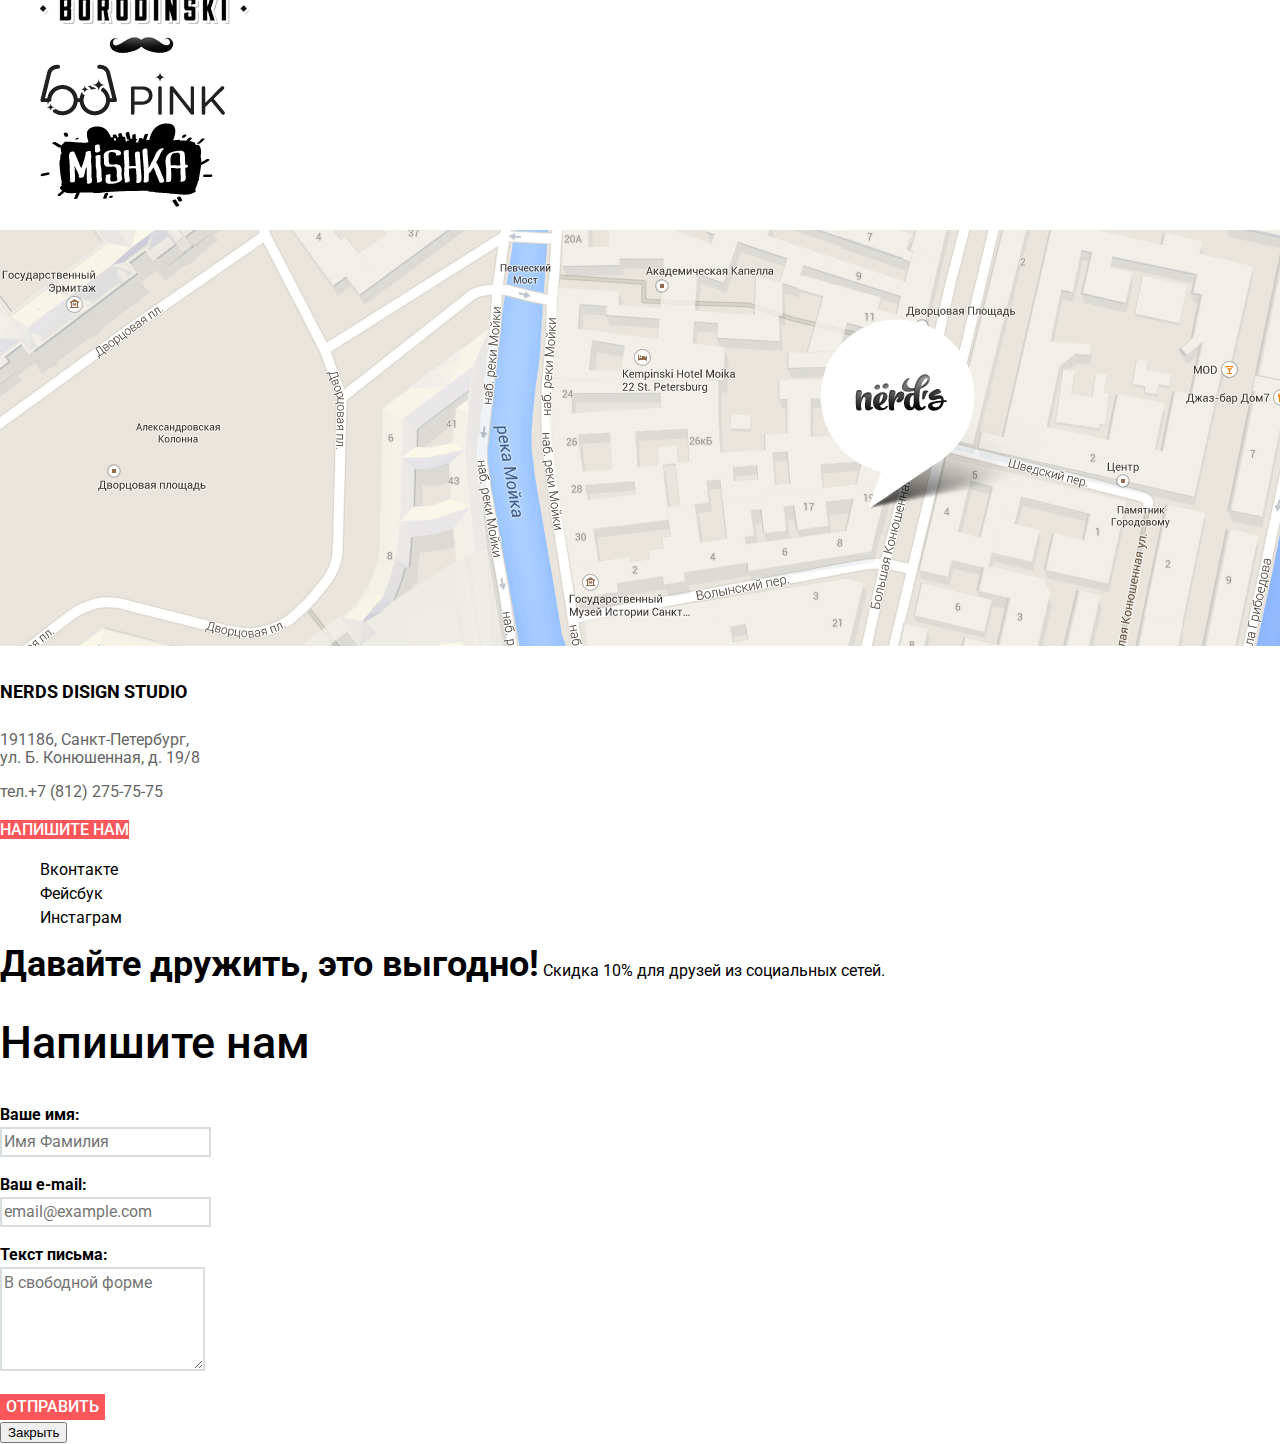
==== commit b924c69c: "размкетила сетку у главной страницы(шапка и одна секция)" ====
--- a/index.html
+++ b/index.html
@@ -11,7 +11,7 @@
 		<div class="main-centre">
 			<nav class="main-navigation">
 				<a class="main-header-logo">
-					<img src="img/nerds-logo.svg" width="" height="" alt="Логотип дизайн-студии Nerd's">
+					<img src="img/nerds-logo.svg" alt="Логотип дизайн-студии Nerd's">
 				</a>
 				<ul class="site-navigation">
 					<li class="navigation-item">
@@ -26,7 +26,7 @@
 					<li class="navigation-item">
 						<a href="contacts.html">Контакты</a>
 					</li>
-					<li class="cart-item">
+					<li class="navigation-item cart-item">
 						<a href="cart">Корзина</a>
 					</li>
 				</ul>
@@ -44,9 +44,9 @@
 			</label>
 		</div>
 	</header>
-	<main class="container">
-		<section class="services">
-			<h2 class="visually-hidden">Услуги нашей компании</h2>
+	<section class="services">
+		<h2 class="visually-hidden">Услуги нашей компании</h2>
+		<div class="container1">
 			<div class="services-item">
 				<img src="img/laptop.png" width="" height="" alt="Ноутбук">
 				<h3>Веб-сайты</h3>	
@@ -61,14 +61,15 @@
 				AppStore и Google Play</p>
 				<a class="btn btn-green" href="apps.html">Заказать</a>
 			</div>
-			<div class="services-item">
+			<div class="services-item services-item-presentation">
 				<img src="img/presentation.png" width="" height="" alt="Презентационная доска">
 				<h3>Презентации</h3>	
 				<p>Вы даже не подозреваете,<br>
 				насколько вы изумительны!</p>
 				<a class="btn btn-yellow" href="presentations.html">Заказать</a>
 			</div>
-		</section>
+		</div>
+	</section>
 		<section class="specification">
 			<div class="specification-1">
 				<b>Мы — маленькая, но гордая<br>
@@ -103,28 +104,27 @@
 		<section>
 			<ul class="partners-navigation">
 					<li class="partners-item">
-						<a href="https://htmlacademy.ru/intensive/htmlcss">
-							<img src="img/logo-htmlacademy.png" width="" height="" alt="Логотип htmlacademy"> 
-						</a>
-					</li>
-					<li class="partners-item">
-						<a href="barbershop.html">
-							<img src="img/logo-barbershop.png" width="" height="" alt="Логотип barbershop">
-						</a>
-					</li>
-					<li class="partners-item">
-						<a href="pink.html">
-							<img src="img/logo-pink.png" width="" height="" alt="Логотип pink">
-						</a>
-					</li>
-					<li class="partners-item">
-						<a href="mishka.html">
-							<img src="img/logo-mishka.png" width="" height="" alt="Логотип mishka">
-						</a>
-					</li>
-				</ul>
-		</section>
-	</main>
+					<a href="https://htmlacademy.ru/intensive/htmlcss">
+						<img src="img/logo-htmlacademy.png" width="" height="" alt="Логотип htmlacademy"> 
+					</a>
+				</li>
+				<li class="partners-item">
+					<a href="barbershop.html">
+						<img src="img/logo-barbershop.png" width="" height="" alt="Логотип barbershop">
+					</a>
+				</li>
+				<li class="partners-item">
+					<a href="pink.html">
+						<img src="img/logo-pink.png" width="" height="" alt="Логотип pink">
+					</a>
+				</li>
+				<li class="partners-item">
+					<a href="mishka.html">
+						<img src="img/logo-mishka.png" width="" height="" alt="Логотип mishka">
+					</a>
+				</li>
+			</ul>
+	</section>
 	<footer class="main-footer">
 		<div class="map">
 			<img src="img/map.png" width="" height="" alt="карта">
--- a/css/style.css
+++ b/css/style.css
@@ -15,7 +15,21 @@
 	text-decoration: none;
 }
 
+.main-header {
+	background-color: #eeeeee;
+}
+
+.main-centre {
+	width: 1160px;
+	margin: 0 auto;
+	padding: 0 20px;
+}
+
 .main-navigation {
+	display: flex;
+	justify-content: space-between;
+
+
 	font-size: 16px;
 	line-height: 30px;
 	font-weight: 500;
@@ -23,17 +37,43 @@
 	text-transform: uppercase;
 }
 
-.main-header {
-	background-color: #eeeeee;
+.main-header-logo {
+	width: 160px;
+	height: 65px;
 }
 
 .site-navigation {
-	list-style: none;
+	display: flex;
+	
+	width: 800px;
+	margin: 0;
+  	padding: 0;
+
+	list-style: none;
+}
+
+.navigation-item {
+	margin-right: 25px;
+	margin-left: 25px;
+}
+
+
+.cart-item {
+	margin-left: auto;
+	margin-right: 20px;
 }
 
 .site-navigation a {
 	color: #000000;
-}
+	padding-bottom: 13px;
+	border-bottom: 2px solid transparent;
+}
+
+.navigation-item-active a {
+	border-bottom-color: #fb565a;
+}
+
+
 
 .site-navigation a:hover,
 .site-navigation a:focus {
@@ -75,6 +115,24 @@
 	box-shadow: inset 0 3px 0 0 #c13135;
 }
 
+.container1 {
+	display: flex;
+	justify-content: space-between;
+	width: 1160px;
+	margin: 0 auto;
+	padding: 0 20px 80px 20px;
+	border-bottom: 2px solid #eeeeee;
+}
+
+.services-item {
+	width: 300px;
+}
+
+
+.services-item-presentation {
+	margin-right: 60px;
+}
+
 .services h3 {
 	font-size: 24px;
 	line-height: 30px;
@@ -172,6 +230,8 @@
 	font-size: 55px;
 	line-height: 55px;
 	font-weight: 500;
+
+	text-align: center;
 }
 
 .filter1,
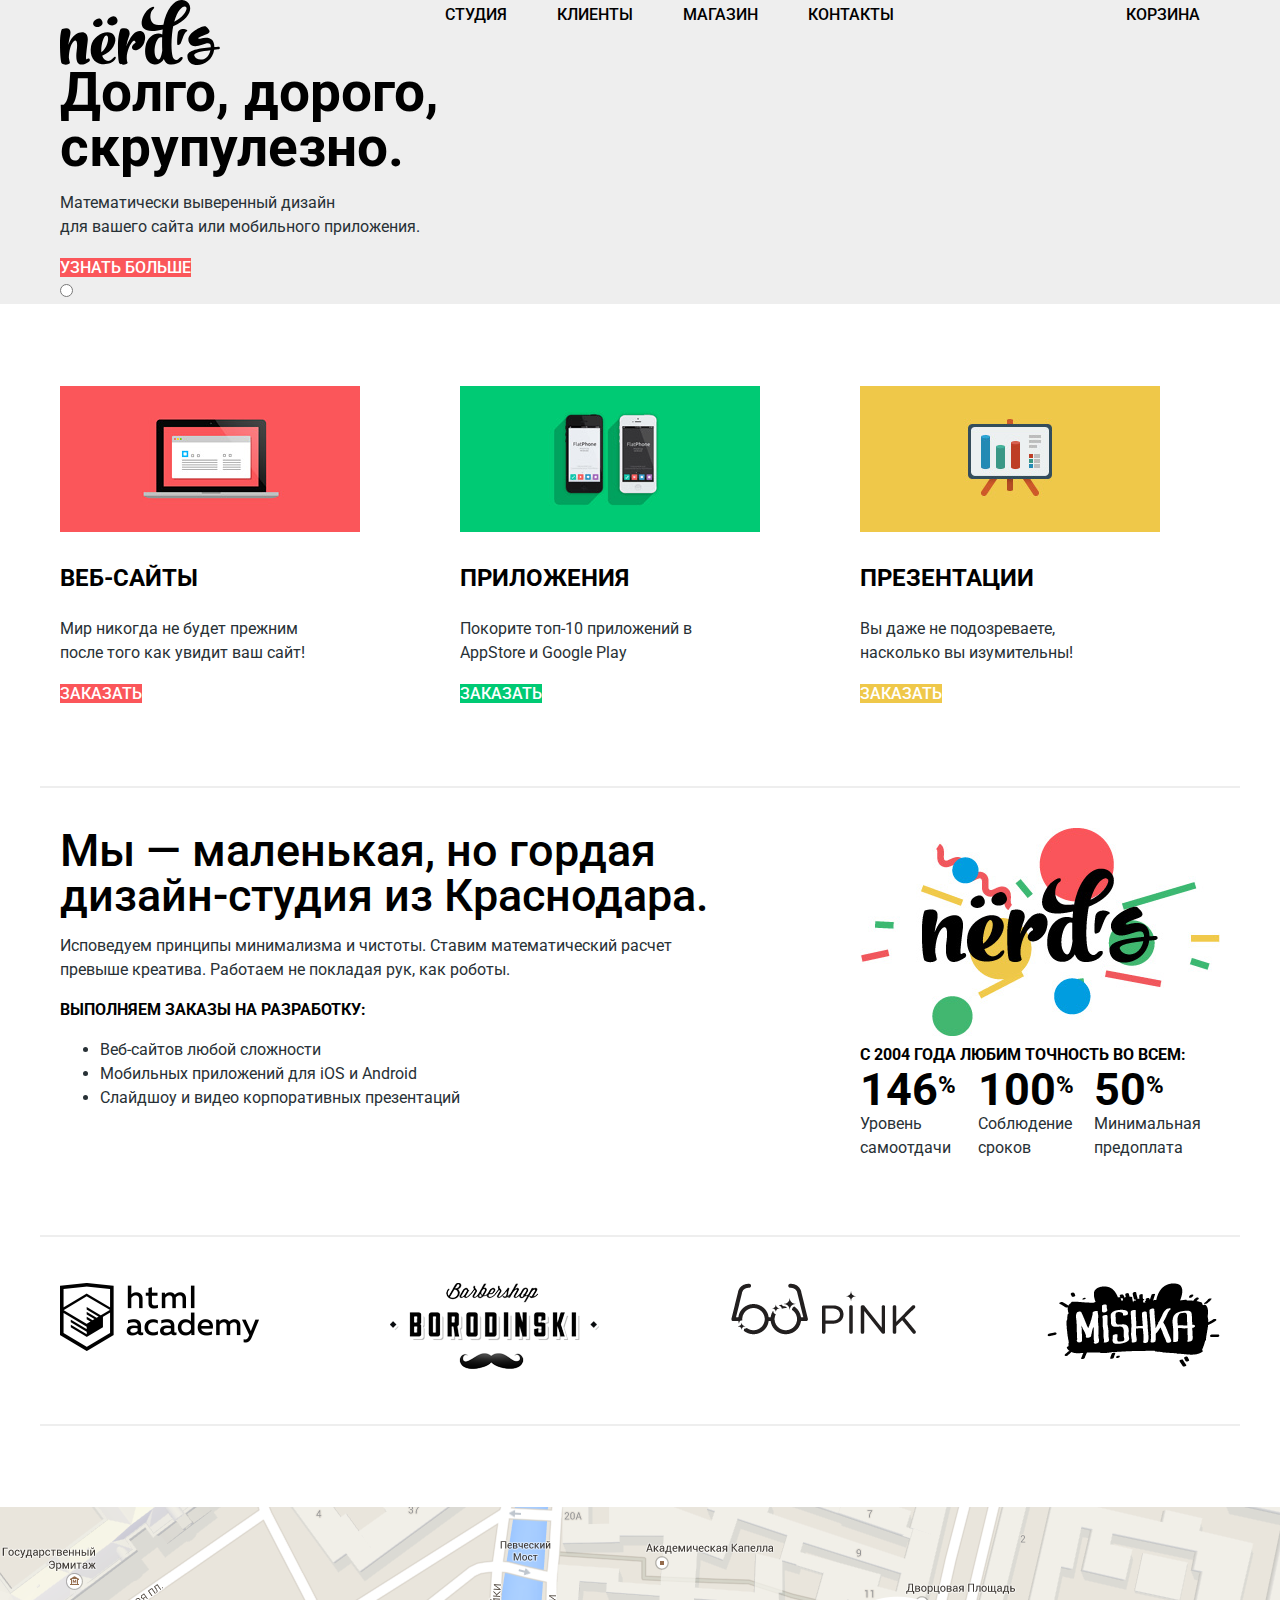
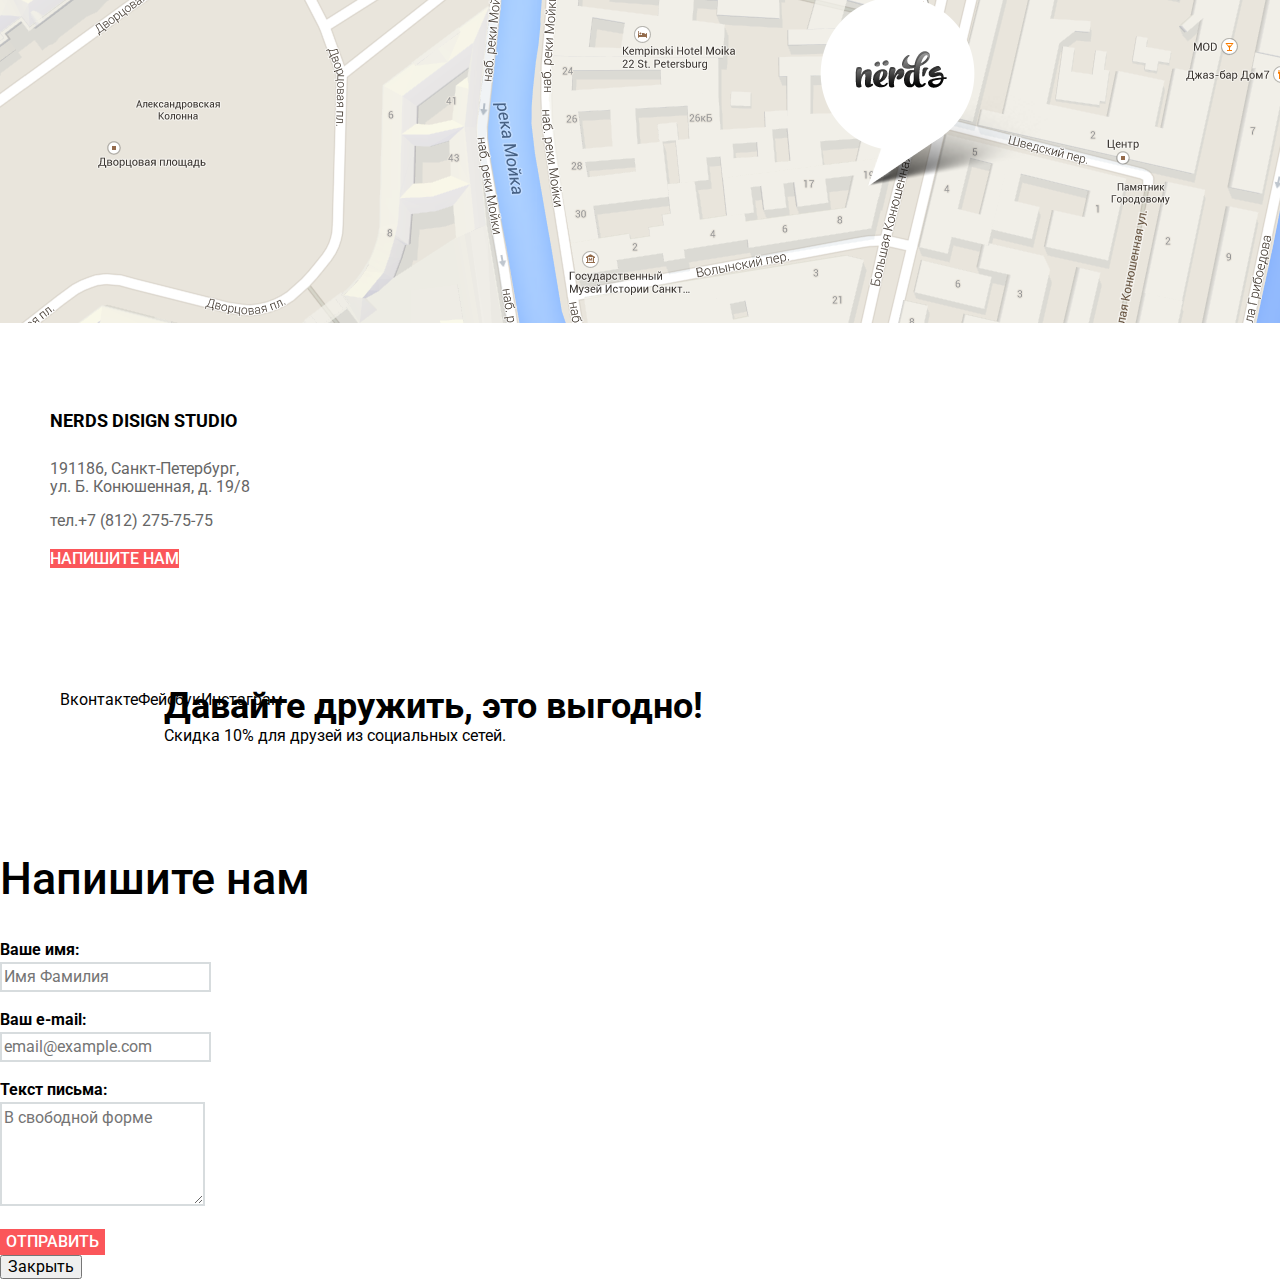
==== commit a45603f5: "сетка" ====
--- a/index.html
+++ b/index.html
@@ -4,6 +4,7 @@
 	<meta charset="utf-8">
 	<title>Дизайн-студия Nerd's</title>
 	<link href="https://fonts.googleapis.com/css?family=Roboto:400,500,700&amp;subset=cyrillic" rel="stylesheet">
+	<link href="css/normalize.css" rel="stylesheet">
 	<link href="css/style.css" rel="stylesheet">
 </head>
 <body>
@@ -70,7 +71,8 @@
 			</div>
 		</div>
 	</section>
-		<section class="specification">
+	<section class="specification">
+		<div class="container2">
 			<div class="specification-1">
 				<b>Мы — маленькая, но гордая<br>
 				дизайн-студия из Краснодара.</b>
@@ -100,41 +102,42 @@
 					</li>
 				</ul>
 			</div>
-		</section>
-		<section>
-			<ul class="partners-navigation">
-					<li class="partners-item">
-					<a href="https://htmlacademy.ru/intensive/htmlcss">
-						<img src="img/logo-htmlacademy.png" width="" height="" alt="Логотип htmlacademy"> 
-					</a>
-				</li>
-				<li class="partners-item">
-					<a href="barbershop.html">
-						<img src="img/logo-barbershop.png" width="" height="" alt="Логотип barbershop">
-					</a>
-				</li>
-				<li class="partners-item">
-					<a href="pink.html">
-						<img src="img/logo-pink.png" width="" height="" alt="Логотип pink">
-					</a>
-				</li>
-				<li class="partners-item">
-					<a href="mishka.html">
-						<img src="img/logo-mishka.png" width="" height="" alt="Логотип mishka">
-					</a>
-				</li>
-			</ul>
+		</div>
+	</section>
+	<section class="partners">
+		<ul class="partners-navigation">
+			<li class="partners-item">
+				<a href="https://htmlacademy.ru/intensive/htmlcss">
+					<img src="img/logo-htmlacademy.png" width="" height="" alt="Логотип htmlacademy"> 
+				</a>
+			</li>
+			<li class="partners-item">
+				<a href="barbershop.html">
+					<img src="img/logo-barbershop.png" width="" height="" alt="Логотип barbershop">
+				</a>
+			</li>
+			<li class="partners-item">
+				<a href="pink.html">
+					<img src="img/logo-pink.png" width="" height="" alt="Логотип pink">
+				</a>
+			</li>
+			<li class="partners-item">
+				<a href="mishka.html">
+					<img src="img/logo-mishka.png" width="" height="" alt="Логотип mishka">
+				</a>
+			</li>
+		</ul>
 	</section>
 	<footer class="main-footer">
 		<div class="map">
 			<img src="img/map.png" width="" height="" alt="карта">
-			<div class="contacts">
-				<h4>Nerds disign studio</h4>
-				<p>191186, Санкт-Петербург,<br>
-				ул. Б. Конюшенная, д. 19/8</p>
-				<p>тел.+7 (812) 275-75-75</p>
-				<a class="btn" href="write-us.html">Напишите нам</a>
-			</div>
+		</div>
+		<div class="contacts">
+			<h4>Nerds disign studio</h4>
+			<p>191186, Санкт-Петербург,<br>
+			ул. Б. Конюшенная, д. 19/8</p>
+			<p>тел.+7 (812) 275-75-75</p>
+			<a class="btn" href="write-us.html">Напишите нам</a>
 		</div>
 		<div class="footer-social">
 			<ul class="social-item">
@@ -142,9 +145,11 @@
           		<li><a class="social-button" href="#">Фейсбук</a></li>
           		<li><a class="social-button" href="#">Инстаграм</a></li>
         	</ul>
+			<div class="footer-inscription">
+				<b>Давайте дружить, это выгодно!</b>
+				<span>Скидка 10% для друзей из социальных сетей.</span>
+			</div>
 		</div>
-		<b>Давайте дружить, это выгодно!</b>
-		<span>Скидка 10% для друзей из социальных сетей.</span>
 	</footer>
 	<section class="write-us">
       	<h2>Напишите нам</h2>
--- a/css/style.css
+++ b/css/style.css
@@ -15,6 +15,24 @@
 	text-decoration: none;
 }
 
+.visually-hidden:not(:focus):not(:active),
+input[type="checkbox"].visually-hidden,
+input[type="radio"].visually-hidden {
+  position: absolute;
+
+  width: 1px;
+  height: 1px;
+  margin: -1px;
+  border: 0;
+  padding: 0;
+
+  white-space: nowrap;
+
+  clip-path: inset(100%);
+  clip: rect(0 0 0 0);
+  overflow: hidden;
+}
+
 .main-header {
 	background-color: #eeeeee;
 }
@@ -72,7 +90,6 @@
 .navigation-item-active a {
 	border-bottom-color: #fb565a;
 }
-
 
 
 .site-navigation a:hover,
@@ -120,7 +137,7 @@
 	justify-content: space-between;
 	width: 1160px;
 	margin: 0 auto;
-	padding: 0 20px 80px 20px;
+	padding: 82px 20px 80px 20px;
 	border-bottom: 2px solid #eeeeee;
 }
 
@@ -170,6 +187,23 @@
 	box-shadow: inset 0 3px 0 0 #ce961f;
 }
 
+.container2 {
+	display: flex;
+	justify-content: space-between;
+	width: 1160px;
+	margin: 0 auto;
+	padding: 40px 20px 75px 20px;
+	border-bottom: 2px solid #eeeeee;
+}
+
+.specification-1 {
+	width: 660px;
+}
+
+.specification-2 {
+	width: 360px;
+}
+
 .specification-1 b {
 	font-size: 45px;
 	line-height: 45px;
@@ -193,6 +227,11 @@
 }
 
 .specification-numerals {
+	display: flex;
+	
+	margin: 0;
+  	padding: 0;
+
 	list-style: none;
 }
 
@@ -208,8 +247,20 @@
 	font-weight: 700;
 }
 
+
 .partners-navigation {
 	list-style: none;
+
+	display: flex;
+	justify-content: space-between;
+	width: 1160px;
+	margin: 0 auto;
+	padding: 46px 20px 44px 20px;
+	border-bottom: 2px solid #eeeeee;
+}
+
+.partners {
+	margin-bottom: 81px;
 }
 
 .contacts h4 {
@@ -226,12 +277,32 @@
 
 /* Вторая страница */
 
+
 .page-title {
+	margin-bottom: 102px;
+	
 	font-size: 55px;
 	line-height: 55px;
 	font-weight: 500;
 
 	text-align: center;
+}
+
+.container {
+	display: flex;
+	
+	width: 1160px;
+	margin: 0 auto;
+	padding: 0 20px;
+}
+
+.filters {
+	width: 260px;
+}
+
+.catalog {
+	margin-left: 140px;
+	width: 760px;
 }
 
 .filter1,
@@ -300,8 +371,21 @@
 	background-color: #d5d5d5;
 }
 
-
-.sorting-list {
+.sorting {
+	display: flex;
+	justify-content: space-between;
+	margin-bottom: 55px;
+}
+
+.sorting-list,
+.catalog-list {
+	display: flex;
+	justify-content: space-between;
+	flex-wrap: wrap;
+
+	margin: 0;
+	padding: 0;
+
 	list-style: none;
 }
 
@@ -322,11 +406,13 @@
 	color: #000000;
 }
 
-.catalog-list {
-	list-style: none;
+.sorting-item{
+	margin-left: 11px;
 }
 
 .catalog-item {
+	width: 360px;
+	margin-bottom: 34px;
 	border: 1px solid #e5e5e5;
 }
 
@@ -356,7 +442,17 @@
 
 
 .pagination-list {
-	list-style: none;
+	display: flex;
+	padding: 0;
+  	margin: 0;
+  	margin-top: 27px;
+  	margin-bottom: 60px;
+	
+	list-style: none;
+}
+
+.pagination-item {
+	margin-right: 12px;
 }
 
 .pagination-list a{
@@ -379,20 +475,52 @@
 
 /* Подвал*/
 
+.map {
+	width: 1440px;
+	margin: 0 auto;
+}
+
+.contacts{
+	width: 319px;
+	padding: 53px 0 47px 50px;
+}
+
+.footer-social {
+	display: flex;
+	width: 1160px;
+	margin: 0 auto;
+	padding: 70px 20px;
+}
+
+.social-item {
+	display: flex;
+	justify-content: space-between;
+	width: 82px;
+
+	margin: 0;
+	margin-right: 22px;
+  	padding: 0;
+	list-style: none;
+}
+
+.footer-inscription {
+	width: 560px;
+	
+}
+
 .main-footer b {
+	display: block;
 	font-size: 36px;
 	line-height: 36px;
 	font-weight: 700;
 }
 
 .main-footerl span {
+	display: block;
 	line-height: 22px;
 	color: #283136;
 }
 
-.social-item {
-	list-style: none;
-}
 
 .social-button {
   color: #000000;
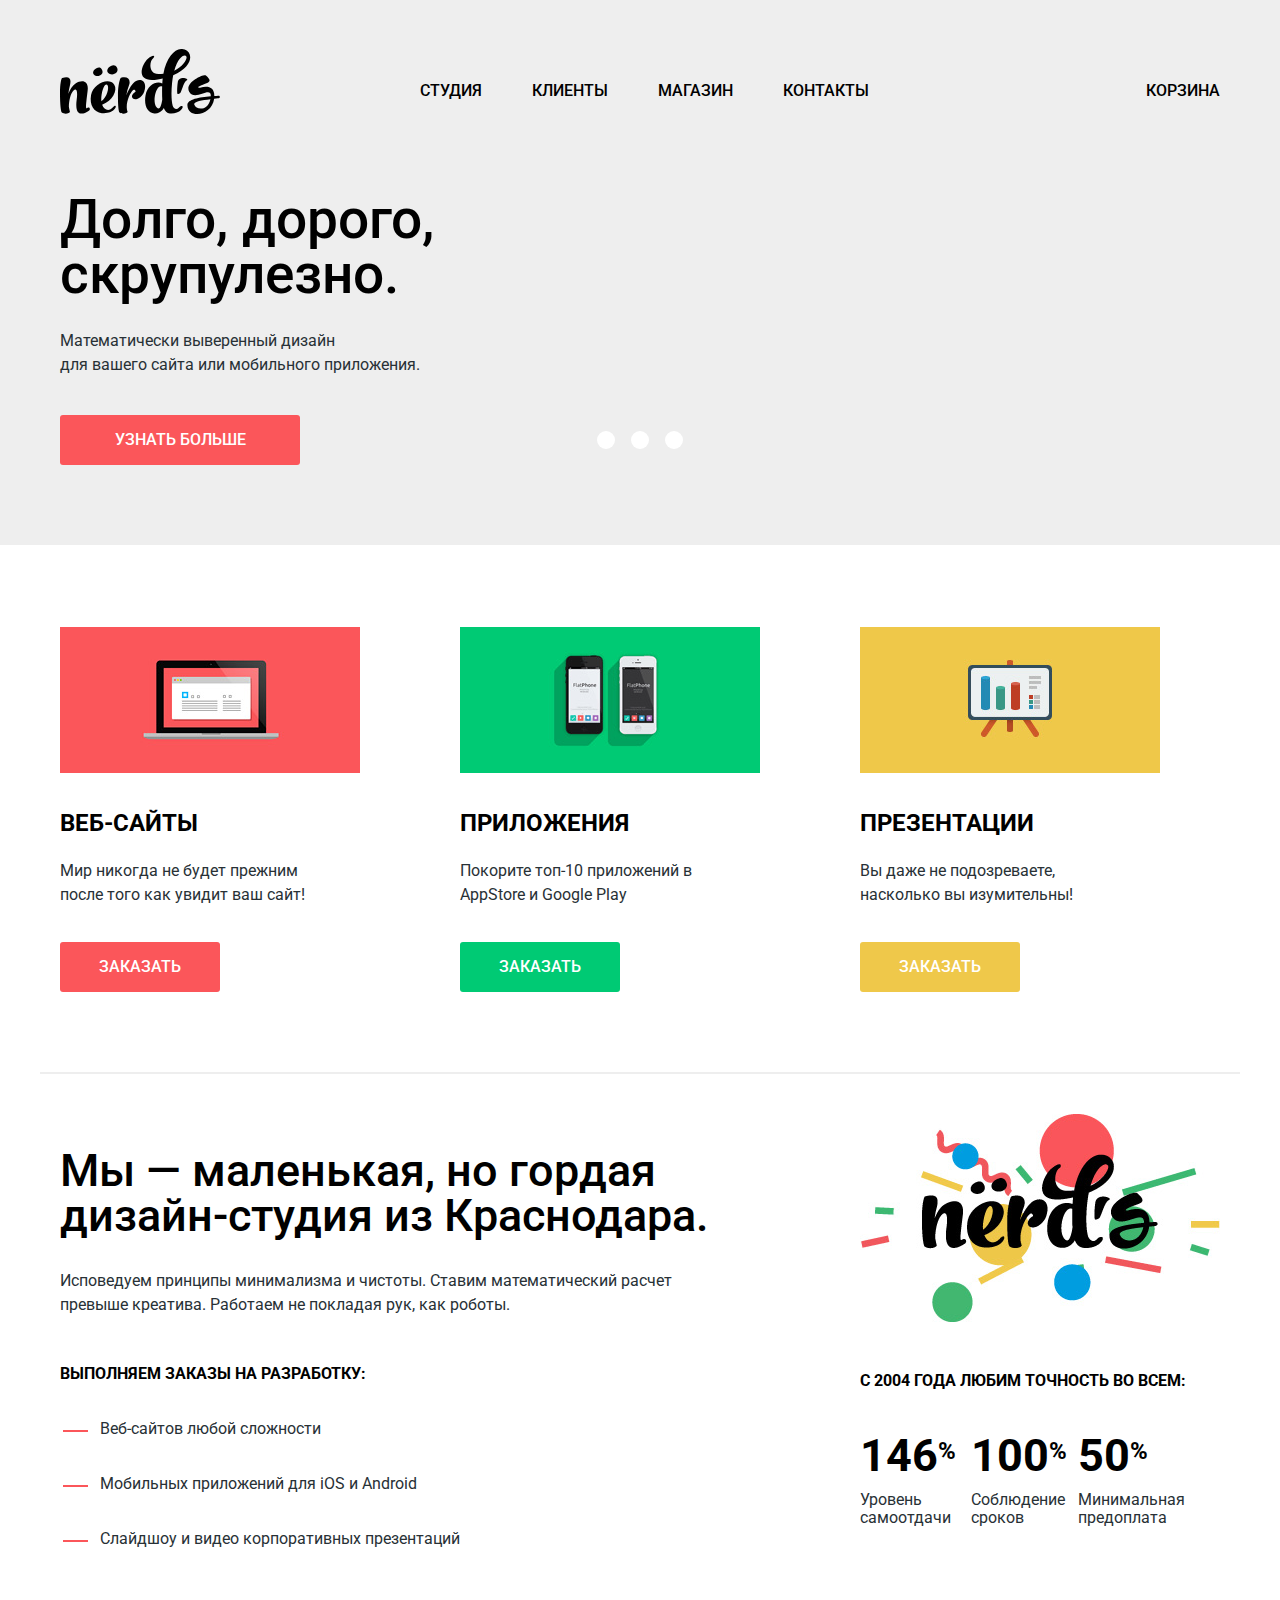
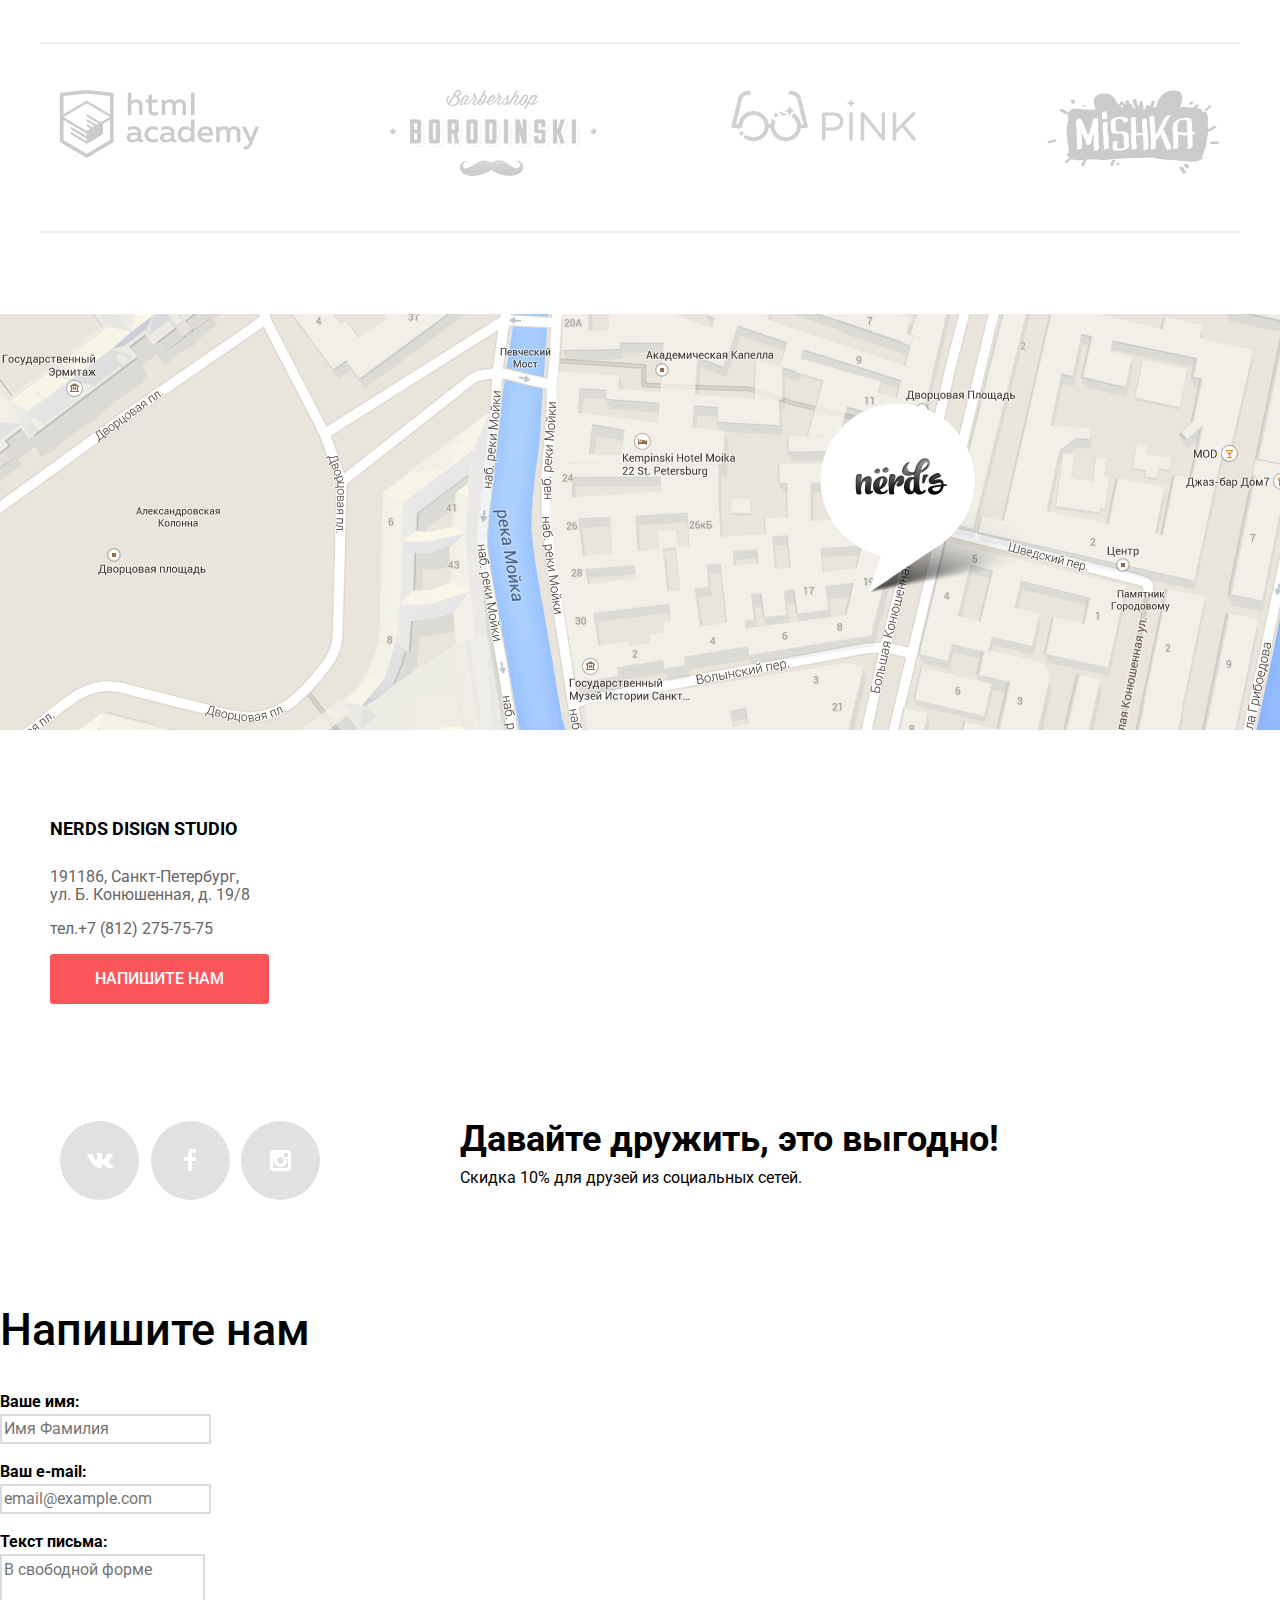
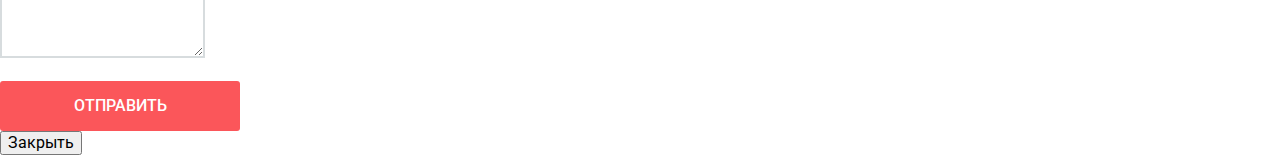
==== commit 43d492ba: "сетка для элементов на главной странице" ====
--- a/index.html
+++ b/index.html
@@ -34,40 +34,63 @@
 			</nav>
 			<div class="header-slider">
 				<h1 class="visually-hidden">Дизайн-студия Nerds</h1>
-				<b>Долго, дорого,<br>
-				скрупулезно.</b>
-				<p>Математически выверенный дизайн<br>
-				для вашего сайта или мобильного приложения.</p>
-				<a class="btn" href="info.html">Узнать больше</a>
-			</div>
-			<label>
-				<input type="radio" name="slider">
-			</label>
+				<ul class="slider-list">
+					<li class="slider-item">
+        				<b>Долго, дорого,<br>
+						скрупулезно.</b>
+						<p>Математически выверенный дизайн<br>
+						для вашего сайта или мобильного приложения.</p>
+						<a class="btn" href="info.html">Узнать больше</a>
+					</li>
+					<li class="slider-item">
+						<b>Любим математику<br>
+						как никто другой</b>
+						<p>Никакого креатива,только математические формулы<br>
+						для расчета идеальных пропорций.</p>
+						<a class="btn" href="info.html">Узнать больше</a>
+					</li>
+					<li class="slider-item">
+						<b>Только ночь,<br>
+						только хардкор</b>
+						<p>Работать днем, как все? Мы против этого.<br>
+						Ближе к полуночи работа только начинается.</p>
+						<a class="btn" href="info.html">Узнать больше</a>
+					</li>
+				</ul> 
+				<input class="visually-hidden" type="radio" id="product-1" name="toggle" checked>
+        		<input class="visually-hidden" type="radio" id="product-2" name="toggle">
+       			<input class="visually-hidden" type="radio" id="product-3" name="toggle">
+        		<div class="slider-controls">
+          			<label class="slider-controls-item slider-controls-item--1" for="product-1">Первый</label>
+          			<label class="slider-controls-item slider-controls-item--2" for="product-2">Второй</label>
+          			<label class="slider-controls-item slider-controls-item--3" for="product-3">Третий</label>
+          		<div>
+			</div>
 		</div>
 	</header>
 	<section class="services">
 		<h2 class="visually-hidden">Услуги нашей компании</h2>
 		<div class="container1">
 			<div class="services-item">
-				<img src="img/laptop.png" width="" height="" alt="Ноутбук">
+				<img src="img/laptop.png" width="300" height="146" alt="Ноутбук">
 				<h3>Веб-сайты</h3>	
 				<p>Мир никогда не будет прежним<br>
 				после того как увидит ваш сайт!</p>
-				<a class="btn" href="Web-sites.html">Заказать</a>
+				<a class="btn btn2" href="Web-sites.html">Заказать</a>
 			</div>
 			<div class="services-item">
-				<img src="img/smartphone.png" width="" height="" alt="Смартфон">
+				<img src="img/smartphone.png" width="300" height="146" alt="Смартфон">
 				<h3>Приложения</h3>	
 				<p>Покорите топ-10 приложений в<br>
 				AppStore и Google Play</p>
-				<a class="btn btn-green" href="apps.html">Заказать</a>
+				<a class="btn btn-green btn2" href="apps.html">Заказать</a>
 			</div>
 			<div class="services-item services-item-presentation">
-				<img src="img/presentation.png" width="" height="" alt="Презентационная доска">
+				<img src="img/presentation.png" width="300" height="146" alt="Презентационная доска">
 				<h3>Презентации</h3>	
 				<p>Вы даже не подозреваете,<br>
 				насколько вы изумительны!</p>
-				<a class="btn btn-yellow" href="presentations.html">Заказать</a>
+				<a class="btn btn-yellow btn2" href="presentations.html">Заказать</a>
 			</div>
 		</div>
 	</section>
@@ -137,13 +160,28 @@
 			<p>191186, Санкт-Петербург,<br>
 			ул. Б. Конюшенная, д. 19/8</p>
 			<p>тел.+7 (812) 275-75-75</p>
-			<a class="btn" href="write-us.html">Напишите нам</a>
+			<a class="btn btn3" href="write-us.html">Напишите нам</a>
 		</div>
 		<div class="footer-social">
 			<ul class="social-item">
-          		<li><a class="social-button" href="#">Вконтакте</a></li>
-          		<li><a class="social-button" href="#">Фейсбук</a></li>
-          		<li><a class="social-button" href="#">Инстаграм</a></li>
+          		<li>
+          			<a class="social-button" href="#">
+          				<span class="visually-hidden">Вконтакте</span>
+          				<svg xmlns="http://www.w3.org/2000/svg" width="26" height="15" viewBox="0 0 26 15"><path fill="#FFF" d="M16.138 11.51c.956-.309 2.18 2.04 3.483 2.939.978.681 1.727.534 1.727.534l3.473-.05s1.815-.112.957-1.554c-.071-.12-.503-1.069-2.585-3.022-2.177-2.043-1.882-1.712.739-5.244 1.597-2.153 2.236-3.468 2.036-4.028-.192-.539-1.365-.399-1.365-.399L20.69.713c-.381.001-.704.119-.851.515-.003.004-.621 1.666-1.445 3.079-1.741 2.989-2.436 3.148-2.724 2.961-.661-.433-.494-1.737-.494-2.664 0-2.897.432-4.105-.846-4.417-.427-.104-.739-.172-1.828-.182-1.392-.021-2.574 0-3.244.329-.445.223-.786.712-.579.74.26.035.843.16 1.155.586.401.552.389 1.789.389 1.789s.229 3.411-.54 3.834c-.528.29-1.25-.302-2.803-3.016-.793-1.388-1.392-2.922-1.392-2.922s-.116-.285-.326-.441c-.25-.185-.6-.244-.6-.244L.848.684S.29.7.085.946c-.182.218-.015.668-.015.668s2.909 6.881 6.203 10.347c3.02 3.182 6.452 2.971 6.452 2.971h1.555s.469-.054.709-.312c.224-.24.214-.691.214-.691s-.031-2.109.935-2.419z"/></svg>
+          			</a>
+          		</li>
+          		<li>
+          			<a class="social-button" href="#">
+          				<span class="visually-hidden">Фейсбук</span>
+          				<svg xmlns="http://www.w3.org/2000/svg" width="12" height="22" viewBox="0 0 12 22"><path fill="#FFF" d="M12 4V0H8a4 4 0 0 0-4 4v4H0v4h4v10h4V12h4V8H8V4h4z"/></svg>
+          			</a>
+          		</li>
+          		<li>
+          			<a class="social-button" href="#">
+          				<span class="visually-hidden">Инстаграм</span>
+          				<svg xmlns="http://www.w3.org/2000/svg" width="21" height="21" viewBox="0 0 21 21"><path fill="#FFF" d="M18 0H3C1.35 0 0 1.35 0 3v15c0 1.65 1.35 3 3 3h15c1.65 0 3-1.35 3-3V3c0-1.65-1.35-3-3-3zm-7.5 7c1.93 0 3.5 1.57 3.5 3.5S12.43 14 10.5 14 7 12.43 7 10.5 8.57 7 10.5 7zM18 18H3V9h1.181A6.504 6.504 0 0 0 4 10.5a6.5 6.5 0 1 0 13 0 6.45 6.45 0 0 0-.181-1.5H18v9zm0-11h-4V3h4v4z"/></svg>
+          			</a>
+          		</li>
         	</ul>
 			<div class="footer-inscription">
 				<b>Давайте дружить, это выгодно!</b>
--- a/css/style.css
+++ b/css/style.css
@@ -15,6 +15,11 @@
 	text-decoration: none;
 }
 
+img {
+  max-width: 100%;
+  height: auto;
+}
+
 .visually-hidden:not(:focus):not(:active),
 input[type="checkbox"].visually-hidden,
 input[type="radio"].visually-hidden {
@@ -35,6 +40,11 @@
 
 .main-header {
 	background-color: #eeeeee;
+	padding-top: 49px;
+}
+
+.main-header2 {
+	padding-bottom: 102px;
 }
 
 .main-centre {
@@ -43,6 +53,7 @@
 	padding: 0 20px;
 }
 
+
 .main-navigation {
 	display: flex;
 	justify-content: space-between;
@@ -58,10 +69,12 @@
 .main-header-logo {
 	width: 160px;
 	height: 65px;
+	margin-right: 200px;
 }
 
 .site-navigation {
 	display: flex;
+	flex-wrap: wrap;
 	
 	width: 800px;
 	margin: 0;
@@ -71,15 +84,33 @@
 }
 
 .navigation-item {
-	margin-right: 25px;
-	margin-left: 25px;
+	margin-right: 50px;
+	margin-top: 27px;
 }
 
 
 .cart-item {
 	margin-left: auto;
-	margin-right: 20px;
-}
+	margin-right: 0;
+
+	position: relative;
+}
+
+.cart-item::before {
+  content: "";
+
+  position: absolute;
+  top: 6px;
+  right: 100px;
+
+  width: 16px;
+  height: 16px;
+
+  background-image: url("img/cart-icon.svg");
+  background-repeat: no-repeat;
+  background-position: 0 0;
+  
+ }
 
 .site-navigation a {
 	color: #000000;
@@ -100,16 +131,109 @@
 	color: rgba(0, 0, 0, 0.3);
 }
 
+
 .header-slider b {
+	max-width: 600px;
+  	
+
 	font-size: 55px;
 	line-height: 55px;
+	font-weight: 500;
 }
 
 .header-slider p {
-	color: #283136;
+	max-width: 430px;
+	margin-top: 27px;
+  	margin-bottom: 38px;
+
+	color: #283136;
+}
+
+.header-slider {
+	position: relative;
+}
+
+.slider-controls {
+  	position: absolute;
+  	left: 50%;
+  	bottom: 104px;
+  	z-index: 100;
+  
+ 	width: 160px;
+  	height: 18px;
+
+  	text-align: center;
+  	font-size: 0;
+  	transform: translateX(-50%);
+}
+
+.slider-controls label {
+  	position: relative;
+  
+  	display: inline-block;
+  	width: 18px;
+  	height: 18px;
+  	padding: 8px;
+  
+  	border-radius: 50%;
+  	cursor: pointer;
+}
+
+.slider-controls label::after {
+  content: "";
+  
+  position: absolute;
+  top: 8px;
+  left: 8px;
+  z-index: 1;
+  
+  width: 18px;
+  height: 18px;
+  
+  background: #ffffff;
+  
+  border-radius: 50%;
+}
+
+.slider-list {
+  	margin: 0;
+  	padding: 0;
+  
+  	list-style: none;
+}
+
+.slider-item {
+  	display: none;
+ 	padding: 78px 0 80px 0;
+}
+
+.slider-item:nth-child(1) {
+  display: block;
+}
+
+.slider-item:nth-child(1) {
+  	background-image: url("img/slide1.png");
+  	background-repeat: no-repeat;
+  	background-position: 93% 18px;
+}
+
+.slider-item:nth-child(2) {
+  	background-image: url("img/slide2.png");
+  	background-repeat: no-repeat;
+  	background-position: 100% 0;
+}
+
+.slider-item:nth-child(3) {
+  	background-image: url("img/slide3.png");
+  	background-repeat: no-repeat;
+  	background-position: 100% 20px;
 }
 
 .btn {
+	display: block;
+  	width: 240px;
+  	padding: 13px 0;
+
 	font: inherit;
 	font-weight: 500;
 
@@ -119,6 +243,7 @@
 	text-transform: uppercase;
 
 	background-color: #fb565a;
+	border-radius: 3px;
 	border: none;
 }
 
@@ -150,15 +275,26 @@
 	margin-right: 60px;
 }
 
-.services h3 {
+
+.services-item h3 {
+	
 	font-size: 24px;
 	line-height: 30px;
 	font-weight: 700;
 	text-transform: uppercase;
-}
-
-.services p {
-	color: #283136;
+
+
+	margin-top: 28px;
+	margin-bottom: 21px;
+}
+
+.services-item p {
+	color: #283136;
+}
+
+.btn2 {
+	width: 160px;
+	margin-top: 35px;
 }
 
 .btn-green {
@@ -205,11 +341,26 @@
 }
 
 .specification-1 b {
+	display: block;
+	margin-top: 34px;
+
 	font-size: 45px;
 	line-height: 45px;
 	font-weight: 500;
 }
 
+.specification-1 strong{
+	display: block;
+	margin-top: 45px;
+	margin-bottom: 31px; 
+}
+
+.specification-2 b{
+	display: block;
+	margin-top: 40px;
+	 
+} 
+
 .specification-1 strong,
 .specification-2 b {
 	font-weight: 700;
@@ -217,13 +368,38 @@
 }
 
 .specification-1 p,
-.specification-orders {
-	color: #283136;
+.orders-item {
+	margin-top: 31px;
+	color: #283136;
+}
+
+.specification-numerals{
+	padding: 0;
+	margin-left: 37px;
+}
+
+.orders-item {
+	position: relative;
+	list-style: none;
+}
+
+.orders-item:before {
+    content:  " ";
+    left: -37px;
+    bottom: 9px;
+
+	width: 25px;
+    height: 2px;
+    background-color: #fb565a;
+    position: absolute;
+
 }
 
 .specification-numerals span {
 	line-height: 18px;
 	color: #283136;
+	display: block;
+	margin-top: 13px;
 }
 
 .specification-numerals {
@@ -263,24 +439,25 @@
 	margin-bottom: 81px;
 }
 
-.contacts h4 {
-	font-size: 18px;
-	line-height: 30px;
-	font-weight: 700;
-	text-transform: uppercase;
-}
-
-.contacts p {
-	line-height: 18px;
-	color: #666666;
-}
+.partners-item a{
+	opacity: 0.2;
+}
+
+.partners-item a:hover,
+.partners-item a:focus {
+	opacity: 1;
+}
+.partners-item a:active {
+	opacity: 0.2;
+}
+
+
+
 
 /* Вторая страница */
 
 
 .page-title {
-	margin-bottom: 102px;
-	
 	font-size: 55px;
 	line-height: 55px;
 	font-weight: 500;
@@ -485,6 +662,22 @@
 	padding: 53px 0 47px 50px;
 }
 
+.contacts h4 {
+	font-size: 18px;
+	line-height: 30px;
+	font-weight: 700;
+	text-transform: uppercase;
+}
+
+.contacts p {
+	line-height: 18px;
+	color: #666666;
+}
+
+.btn3 {
+	width: 219px;
+}
+
 .footer-social {
 	display: flex;
 	width: 1160px;
@@ -494,13 +687,39 @@
 
 .social-item {
 	display: flex;
-	justify-content: space-between;
-	width: 82px;
+	flex-wrap: wrap;
+  	justify-content: space-between;
+	width: 260px;
 
 	margin: 0;
-	margin-right: 22px;
+	
   	padding: 0;
 	list-style: none;
+	margin-right: 140px;
+}
+
+.social-button {
+	display: flex;
+	align-items: center;
+  	justify-content: center;
+  	width: 79px;
+  	height: 79px;
+
+  background-color: #e1e1e1;
+  border-radius: 50px;
+}
+
+.social-button:hover,
+.social-button:focus {
+  background-color: #e74246;
+}
+
+.social-button:active {
+	background-color: #d7373b;
+}
+
+.social-button:active path {
+	fill: #e37376;
 }
 
 .footer-inscription {
@@ -513,6 +732,10 @@
 	font-size: 36px;
 	line-height: 36px;
 	font-weight: 700;
+
+	margin-bottom: 9px;
+
+	
 }
 
 .main-footerl span {
